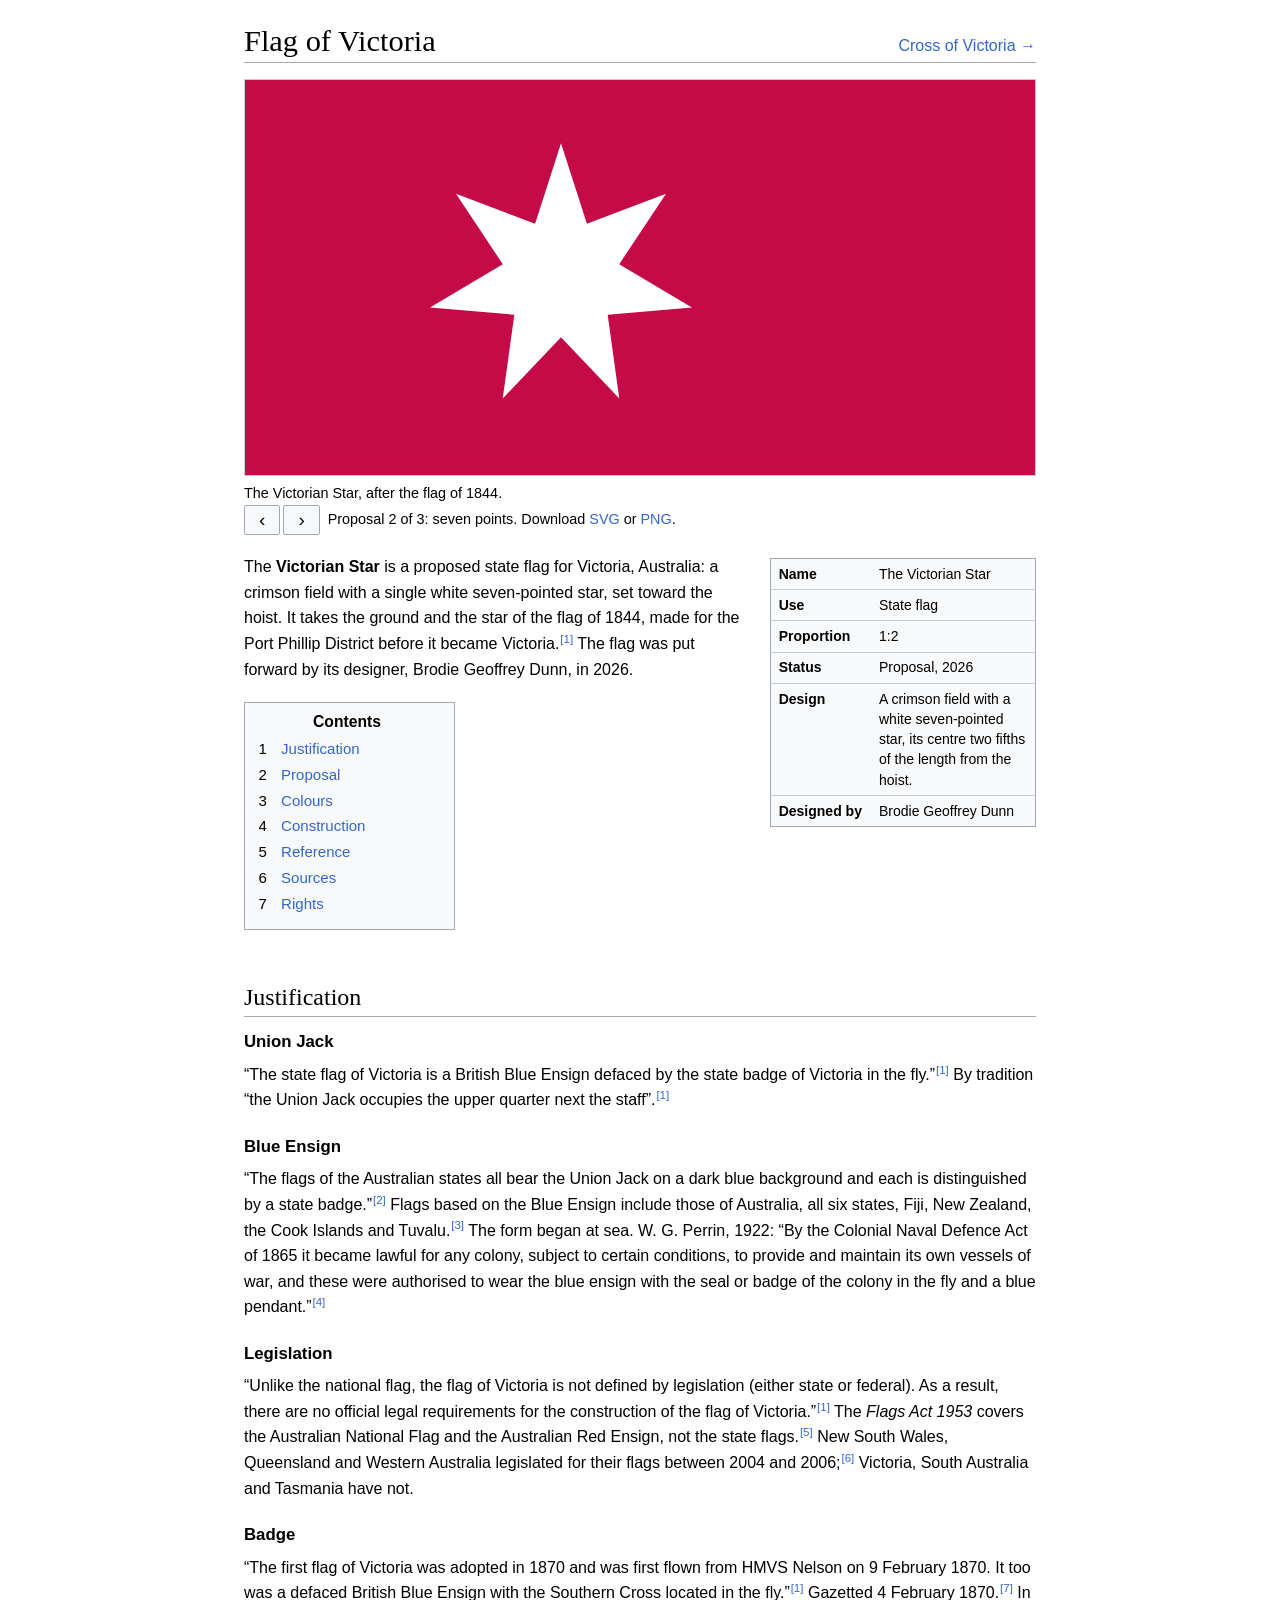
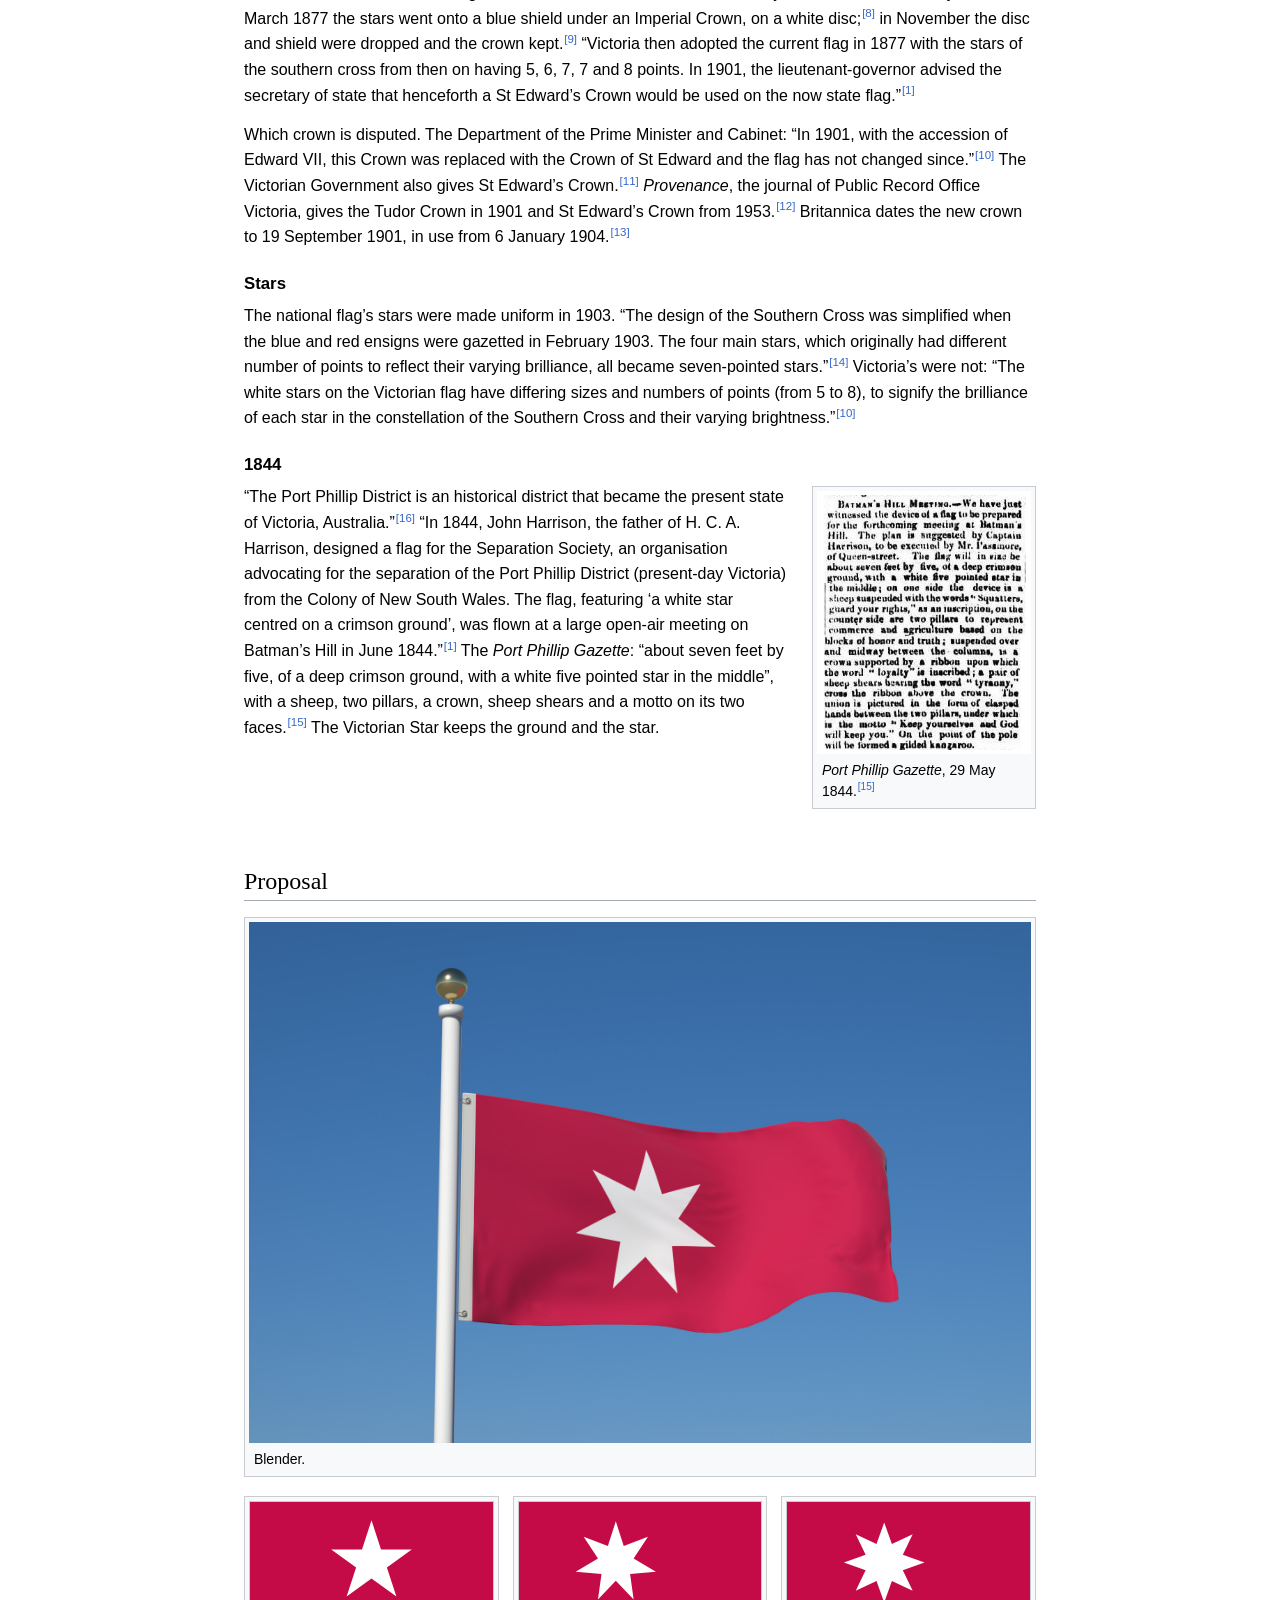
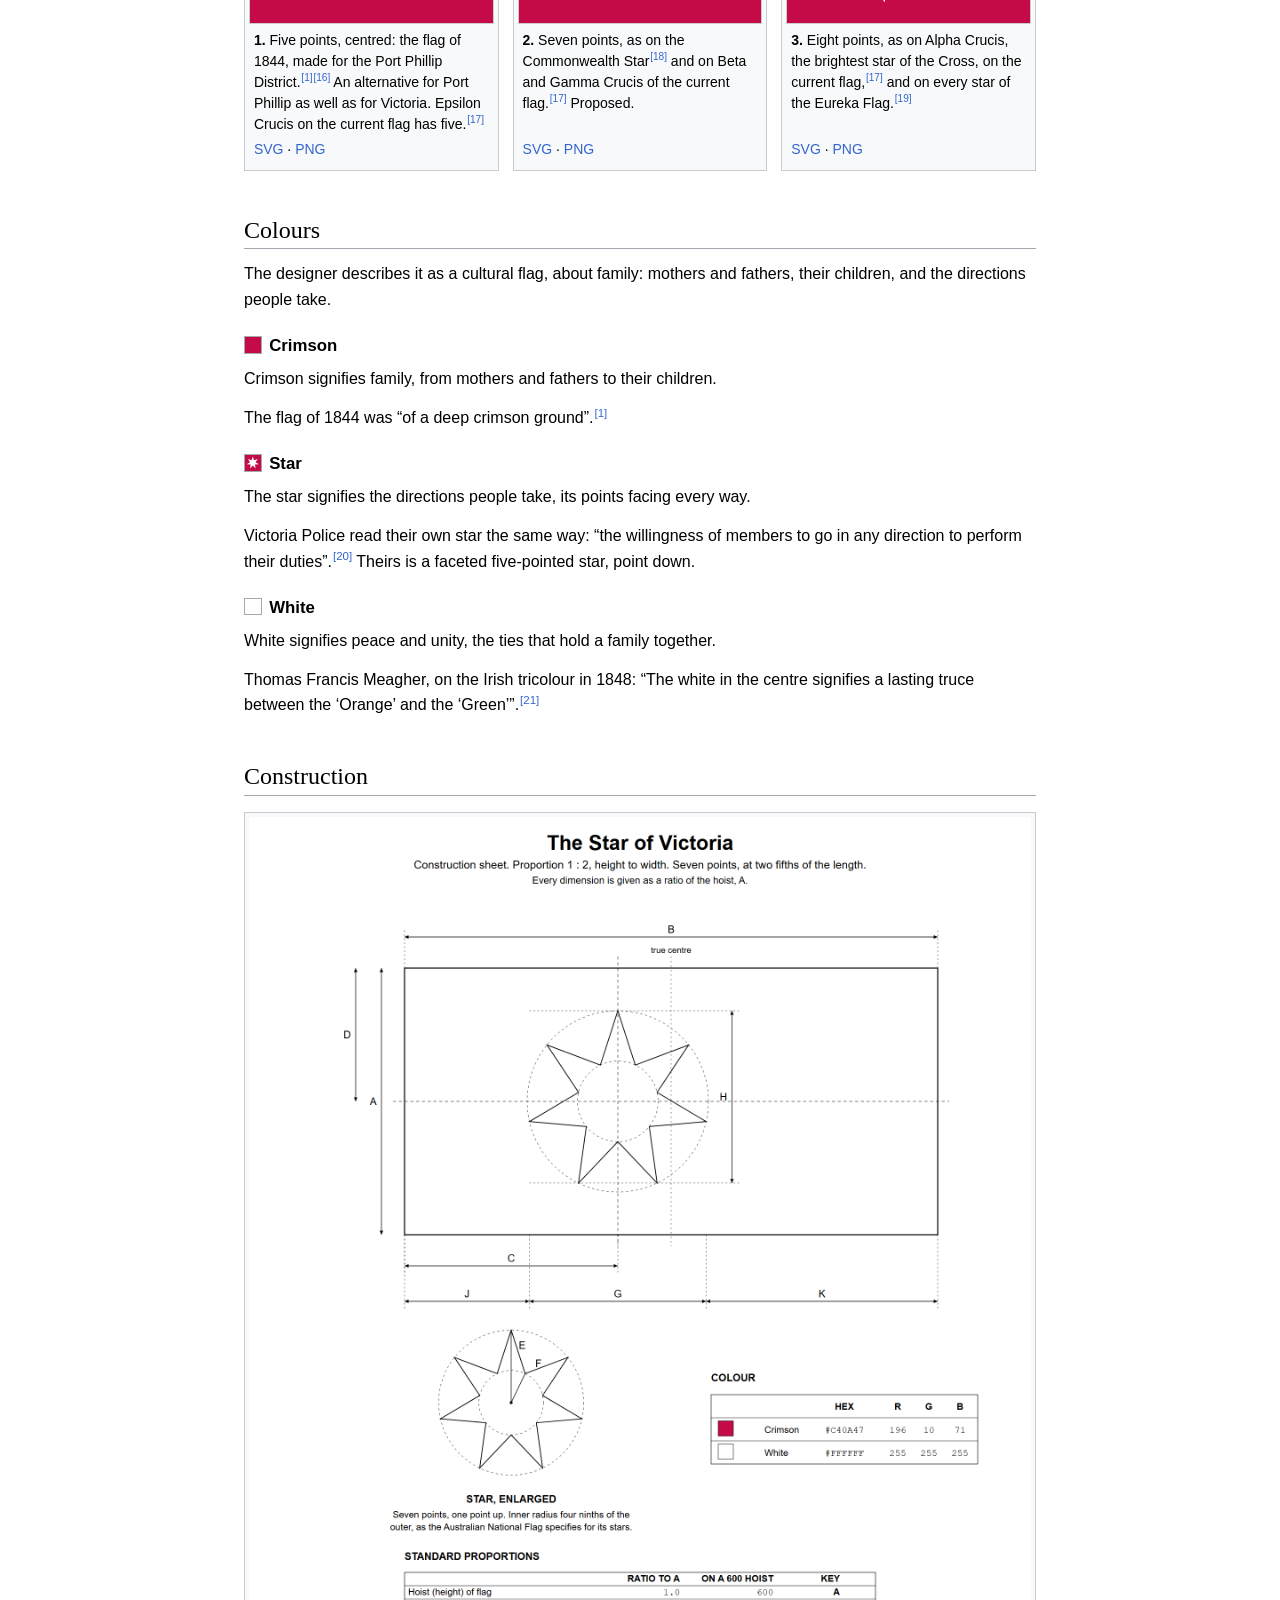
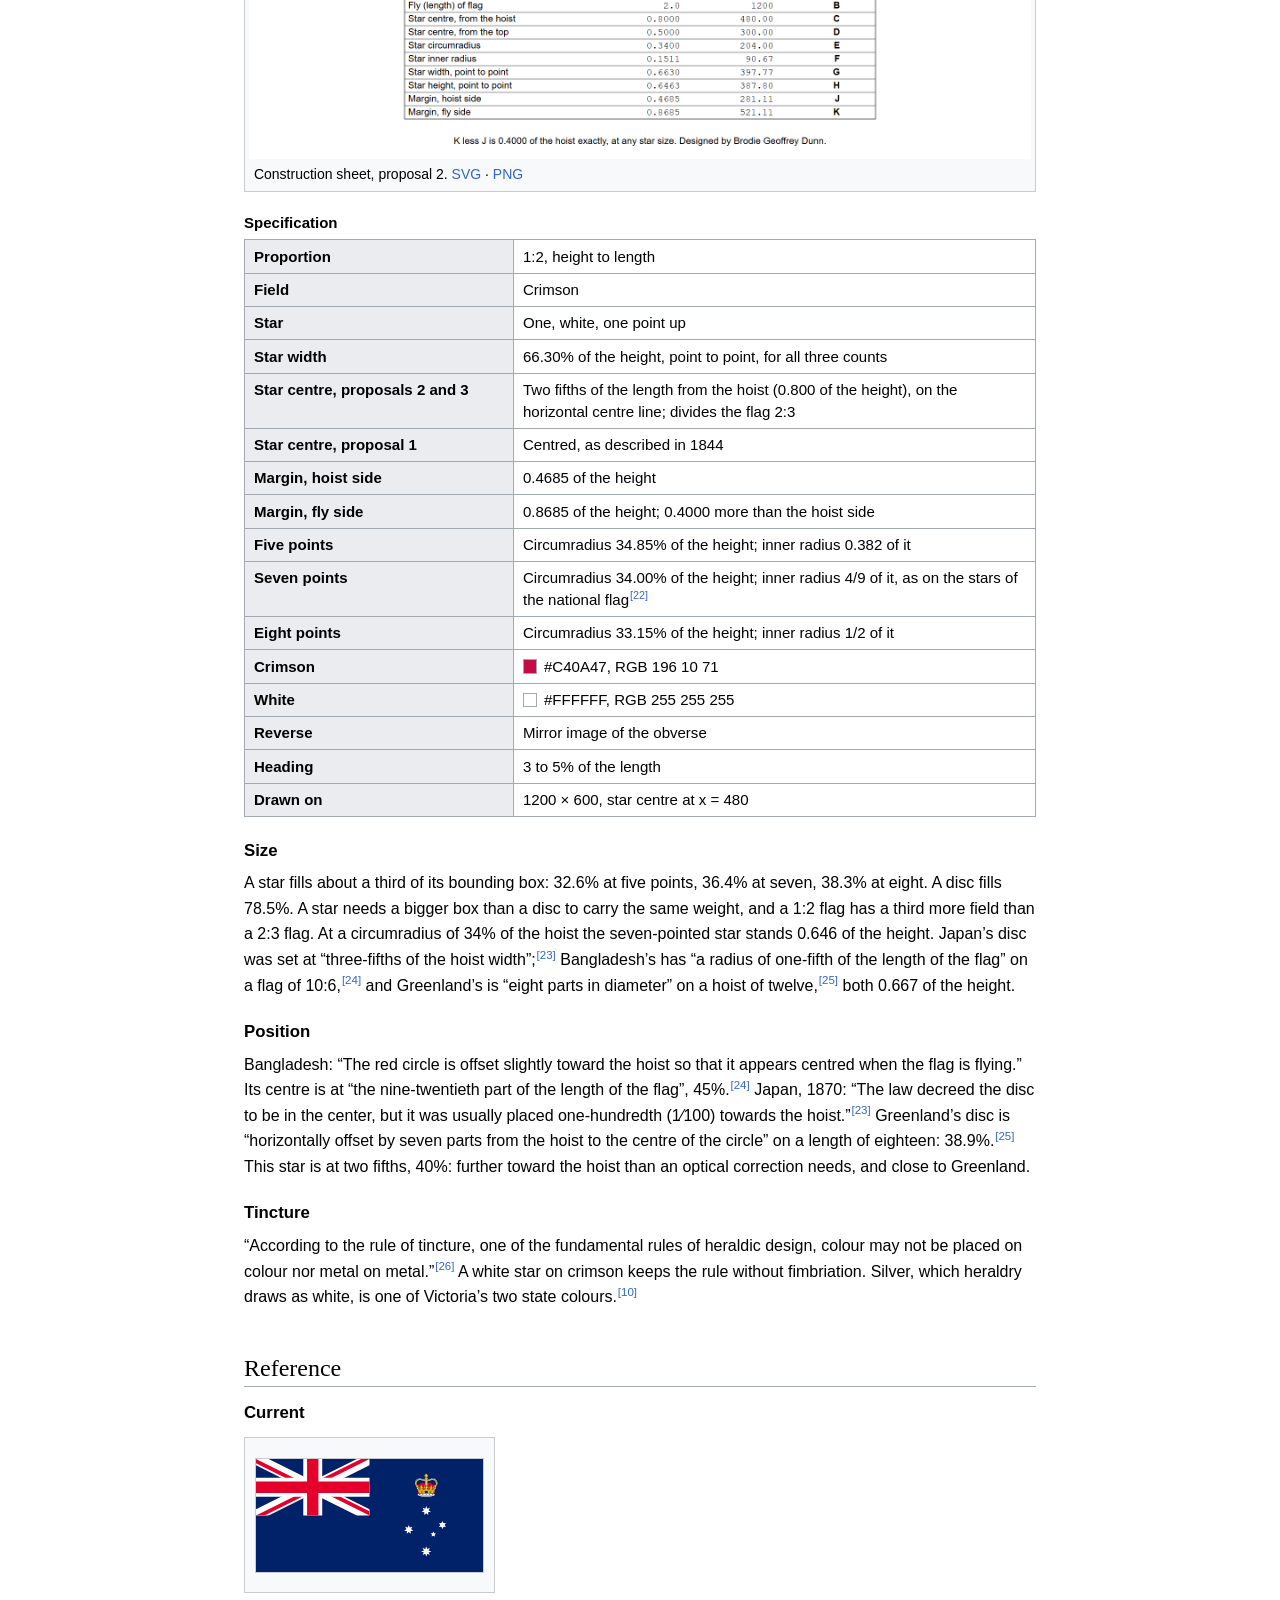
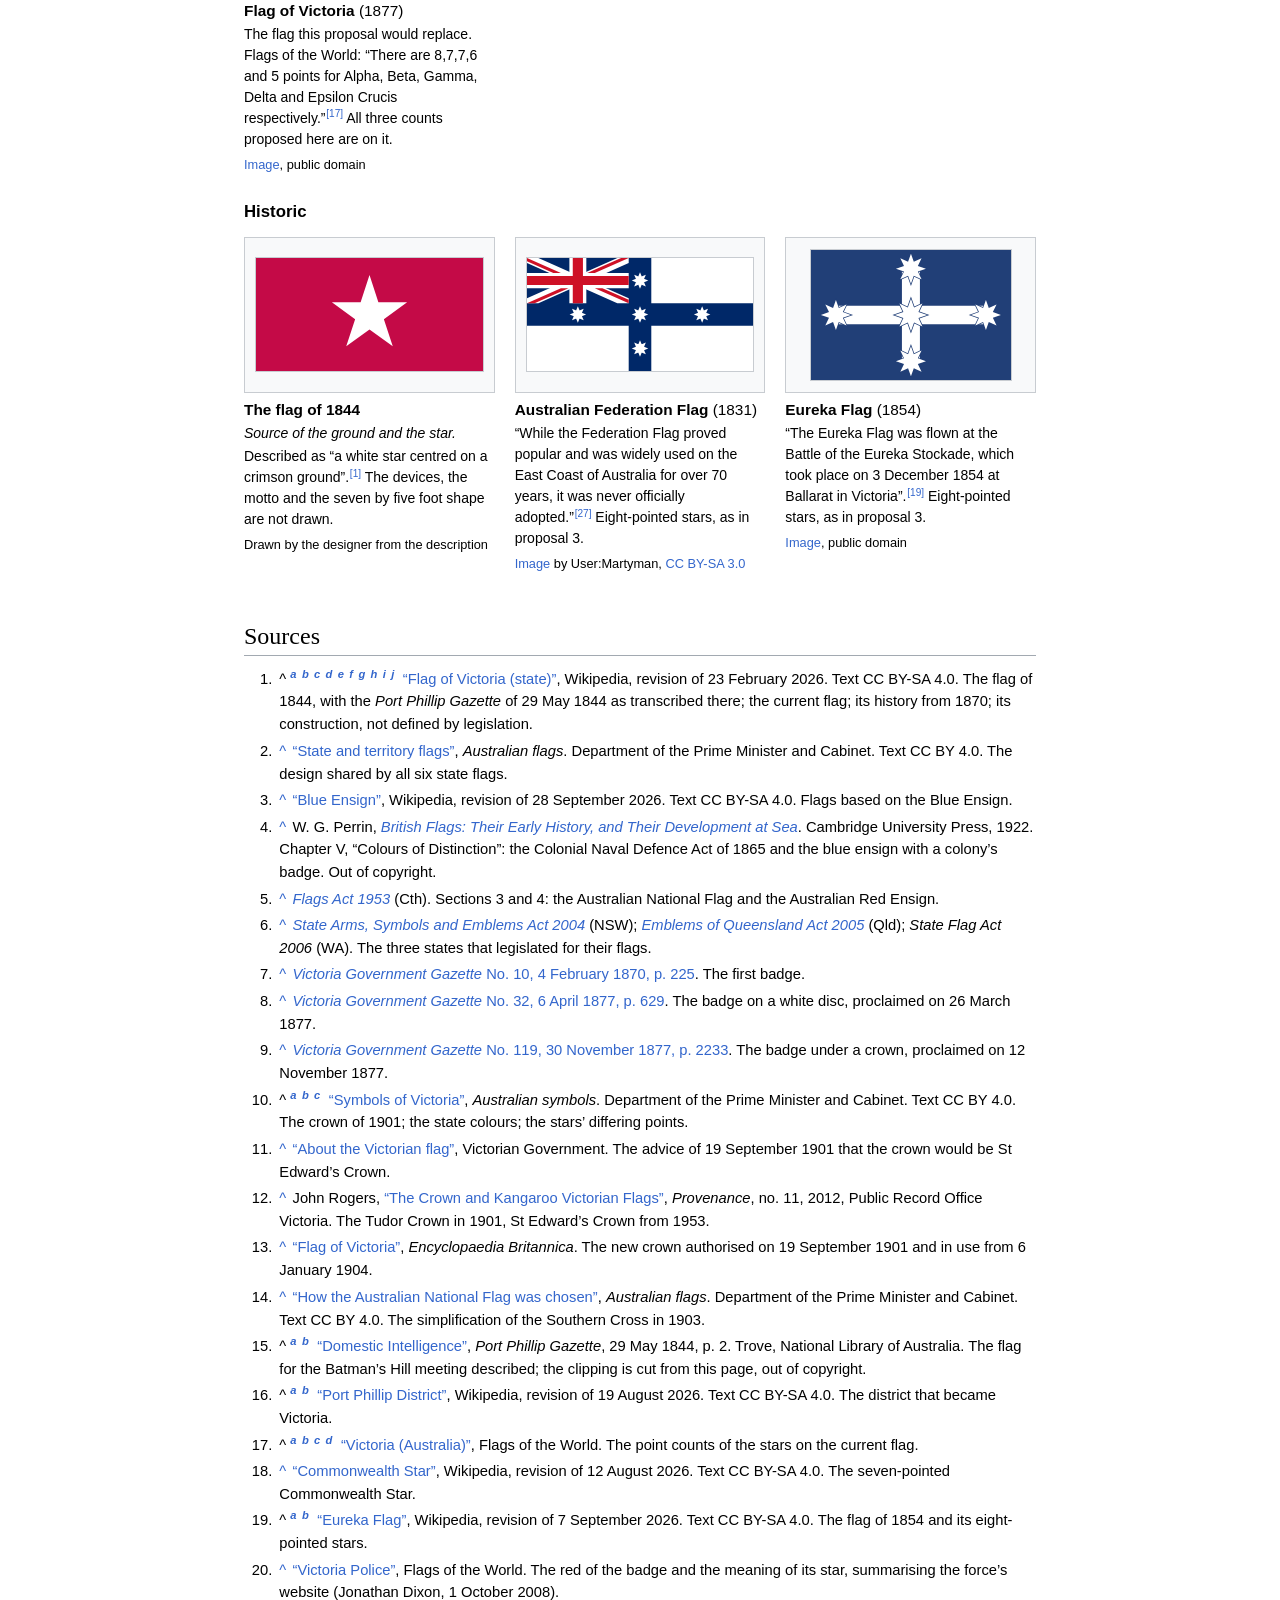
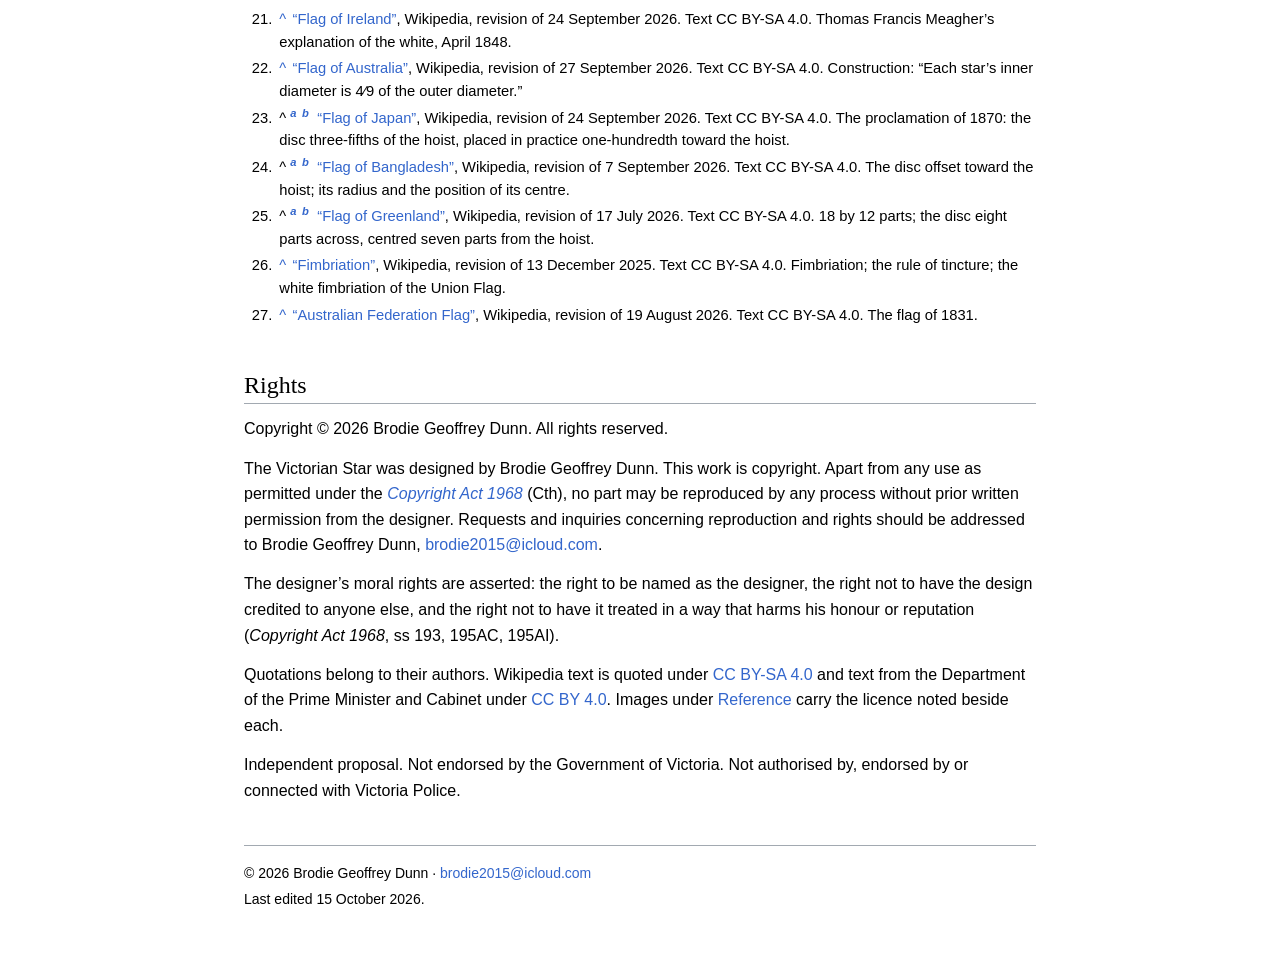
==== proposed-victorian-flags-2.html @ 436a1749 "Initial commit" ====
<!DOCTYPE html>
<html lang="en-AU">
<head>
<meta charset="utf-8">
<meta name="viewport" content="width=device-width, initial-scale=1">
<title>Flag of Victoria: the Victorian Star</title>
<meta name="description" content="The Victorian Star, a proposed state flag for Victoria, Australia, designed by Brodie Geoffrey Dunn: a white star on a crimson field, after the flag of 1844.">
<meta name="author" content="Brodie Geoffrey Dunn">
<link rel="icon" type="image/svg+xml" href="flags-star/separation-star-2-seven-points.svg">
<meta property="og:type" content="article">
<meta property="og:title" content="Flag of Victoria: the Victorian Star">
<meta property="og:description" content="A proposed state flag for Victoria, Australia: a white star on a crimson field, after the flag of 1844.">
<meta property="og:locale" content="en_AU">
<meta name="twitter:card" content="summary_large_image">
<link rel="canonical" href="https://thewizard911.github.io/flag-of-victoria/proposed-victorian-flags-2.html">
<meta property="og:url" content="https://thewizard911.github.io/flag-of-victoria/proposed-victorian-flags-2.html">
<meta property="og:site_name" content="Flag of Victoria">
<meta property="og:image" content="https://thewizard911.github.io/flag-of-victoria/flags-star/separation-star-2-seven-points.png">
<meta property="og:image:type" content="image/png">
<meta property="og:image:width" content="2400">
<meta property="og:image:height" content="1200">
<meta property="og:image:alt" content="The Victorian Star: a white seven-pointed star on a crimson field">
<script type="application/ld+json">
{
 "@context": "https://schema.org",
 "@type": "WebPage",
 "name": "Flag of Victoria: the Victorian Star",
 "url": "https://thewizard911.github.io/flag-of-victoria/proposed-victorian-flags-2.html",
 "inLanguage": "en-AU",
 "description": "The Victorian Star, a proposed state flag for Victoria, Australia, designed by Brodie Geoffrey Dunn, after the flag of 1844.",
 "author": {
  "@type": "Person",
  "name": "Brodie Geoffrey Dunn"
 },
 "copyrightHolder": {
  "@type": "Person",
  "name": "Brodie Geoffrey Dunn"
 },
 "copyrightYear": 2026,
 "isPartOf": {
  "@type": "WebSite",
  "name": "Flag of Victoria",
  "url": "https://thewizard911.github.io/flag-of-victoria/"
 },
 "about": {
  "@type": "Thing",
  "name": "Flag of Victoria",
  "sameAs": "https://en.wikipedia.org/wiki/Flag_of_Victoria_(state)"
 },
 "primaryImageOfPage": {
  "@type": "ImageObject",
  "contentUrl": "https://thewizard911.github.io/flag-of-victoria/flags-star/separation-star-2-seven-points.png",
  "width": 2400,
  "height": 1200,
  "caption": "The Victorian Star: a white seven-pointed star on a crimson field",
  "creator": {
   "@type": "Person",
   "name": "Brodie Geoffrey Dunn"
  },
  "creditText": "Brodie Geoffrey Dunn",
  "copyrightNotice": "© 2026 Brodie Geoffrey Dunn. All rights reserved."
 }
}
</script>
<style>
  /* Laid out like a Wikipedia article: sans-serif text, serif headings over a hairline, blue
     links, grey panels only for the facts box and the contents. No web fonts are loaded. */
  :root{
    --ink:#000; --line:#a2a9b1; --line-soft:#c8ccd1; --panel:#f8f9fa; --head:#eaecf0;
    --link:#3366cc; --link-visited:#795cb2;
    --sans:Arial,Helvetica,"Liberation Sans","Nimbus Sans",sans-serif;
    --serif:"Linux Libertine","Linux Libertine O",Georgia,Times,"Times New Roman",serif;
  }
  *{box-sizing:border-box}
  html{-webkit-text-size-adjust:100%;text-size-adjust:100%}
  body{margin:0;background:#fff;color:var(--ink);font:400 16px/1.6 var(--sans)}
  .page{max-width:840px;margin:0 auto;padding:22px 24px 64px}
  @media(max-width:600px){.page{padding:16px 16px 48px}}
  a{color:var(--link);text-decoration:none}
  a:visited{color:var(--link-visited)}
  a:hover,a:focus-visible{text-decoration:underline}
  a:focus-visible{outline:2px solid var(--link);outline-offset:2px}
  p{margin:.5em 0 .85em}

  h1,h2{font-family:var(--serif);font-weight:400;color:var(--ink);margin:0;overflow-wrap:break-word}
  h2{font-size:1.5rem;line-height:1.3;border-bottom:1px solid var(--line);padding:0 0 .1em;
    margin:1.8em 0 .5em;overflow:hidden}
  h3{font:700 1.05rem/1.4 var(--sans);margin:1.3em 0 .25em}
  h2 + h3{margin-top:.8em}

  /* title, with the other proposal on the right */
  .titlebar{display:flex;flex-wrap:wrap;align-items:baseline;justify-content:space-between;
    gap:.2em 1.2em;border-bottom:1px solid var(--line);margin:0 0 1em;padding:0 0 .12em}
  h1{font-size:1.9rem;line-height:1.25}
  .other{white-space:nowrap}

  /* flags: a light edge keeps white parts of a flag from running into the page */
  .flag{display:block;width:100%;height:auto;border:1px solid var(--line-soft)}
  .hero{position:relative;margin:0}
  .hero:focus-visible{outline:2px solid var(--link);outline-offset:3px}
  .herocap{font-size:.9rem;line-height:1.5;margin:.5em 0 1.3em}
  .herocap > span{display:block}
  .navbtn{font:400 1.2rem/1 var(--sans);width:1.9em;height:1.6em;padding:0 0 .1em;margin:0 .15em 0 0;
    border:1px solid var(--line);border-radius:2px;background:var(--panel);color:var(--ink);
    cursor:pointer;vertical-align:-.1em}
  .navbtn:hover{background:var(--head)}
  .navbtn:focus-visible{outline:2px solid var(--link);outline-offset:1px}
  .herocap .navbtn + span{margin-left:.35em}

  /* facts box beside the opening paragraph */
  .infobox{float:right;clear:right;width:19em;margin:.3em 0 1em 1.6em;border:1px solid var(--line);
    background:var(--panel);font-size:.875rem;line-height:1.45;border-collapse:collapse}
  .infobox th,.infobox td{text-align:left;vertical-align:top;padding:.35em .55em}
  .infobox tr + tr th,.infobox tr + tr td{border-top:1px solid var(--line-soft)}
  .infobox th{width:7.2em;font-weight:700;white-space:nowrap}
  @media(max-width:640px){.infobox{float:none;width:100%;margin:.4em 0 1.2em}}

  .sw{display:inline-block;width:1.05em;height:1.05em;border:1px solid var(--line);
    vertical-align:-.14em;margin-right:.45em;position:relative}
  .sw-star{background:#184491}
  .sw-star7{background:#C40A47}
  .sw-star::before,.sw-star7::before{content:"";position:absolute;inset:8%;background:#fff}
  .sw-star::before{clip-path:polygon(50% 0,61.8% 34.5%,98% 34.5%,67% 57.3%,79% 90.5%,50% 69%,
    21% 90.5%,33% 57.3%,2% 34.5%,38.2% 34.5%)}
  .sw-star7::before{clip-path:polygon(50% 2%,59.3% 30.8%,87.5% 20.1%,70.8% 45.3%,96.8% 60.7%,
    66.7% 63.3%,70.8% 93.2%,50% 71.3%,29.2% 93.2%,33.3% 63.3%,3.2% 60.7%,29.2% 45.3%,
    12.5% 20.1%,40.7% 30.8%)}
  .spec .sw{width:.95em;height:.95em}

  /* contents */
  .toc{display:inline-block;min-width:14em;border:1px solid var(--line);background:var(--panel);
    padding:.55em 1.2em .75em .9em;margin:.4em 0 .6em;font-size:.94rem}
  .toc h2{font:700 .98rem/1.4 var(--sans);border:0;margin:0 0 .25em;padding:0;text-align:center}
  .toc ol{margin:0;padding:0;list-style:none;counter-reset:toc}
  .toc li{counter-increment:toc;margin:.12em 0}
  .toc li::before{content:counter(toc);display:inline-block;min-width:1.5em}

  /* figures, framed lightly */
  .thumb{margin:1em 0 1.2em;border:1px solid var(--line-soft);background:var(--panel);padding:4px}
  .thumb img{display:block;width:100%;height:auto;background:#fff}
  .thumb a.full{display:block}
  .thumb img.flag{border:1px solid var(--line-soft)}
  .thumb figcaption{font-size:.875rem;line-height:1.5;padding:.4em .35em .15em}
  .thumb figcaption p{margin:0 0 .3em}
  .thumb.tright{float:right;clear:right;width:14em;margin:.35em 0 .9em 1.4em}
  section[aria-labelledby="justification"]::after{content:"";display:table;clear:both}
  @media(max-width:600px){.thumb.tright{float:none;width:auto;max-width:19em;margin:.8em 0 1em}}

  .gallery{display:grid;gap:14px;margin:1em 0 .6em}
  @media(min-width:700px){.gallery{grid-template-columns:repeat(3,1fr)}}
  .gallery .thumb{margin:0;display:flex;flex-direction:column}
  .gallery figcaption{flex:1;display:flex;flex-direction:column}
  .gallery figcaption .dl{margin-top:auto}

  /* specification table */
  .spec{border-collapse:collapse;margin:1em 0;font-size:.94rem;line-height:1.45;width:100%}
  .spec caption{text-align:left;font-weight:700;padding:0 0 .4em}
  .spec th,.spec td{border:1px solid var(--line);padding:.35em .6em;text-align:left;vertical-align:top}
  .spec th{background:var(--head);font-weight:700;width:34%}
  .spec td{background:#fff;font-variant-numeric:tabular-nums}
  @media(max-width:520px){.spec th,.spec td{display:block;width:auto;border-top:0}
    .spec tr{display:block;border-top:1px solid var(--line)} .spec{border-bottom:0}}


  /* reference cards */
  .refs{display:grid;gap:22px 20px;margin:.8em 0 .4em}
  @media(min-width:640px){.refs{grid-template-columns:repeat(2,1fr)}}
  @media(min-width:820px){.refs{grid-template-columns:repeat(3,1fr)}}
  .rc{margin:0;display:flex;flex-direction:column}
  .rc .media{height:156px;display:flex;align-items:center;justify-content:center;gap:14px;
    padding:10px;background:var(--panel);border:1px solid var(--line-soft)}
  .rc .media img{display:block;max-width:100%;max-height:132px;width:auto;height:auto;
    border:1px solid var(--line-soft);background:#fff;min-width:0;flex:0 1 auto}
  .rc figcaption{font-size:.875rem;line-height:1.5;margin-top:.55em}
  .rc h4{font:700 .96rem/1.35 var(--sans);margin:0 0 .15em}
  .rc .yr{font-weight:400}
  .rc .role{font-style:italic;margin:0 0 .15em}
  .rc p{margin:0 0 .35em}
  .rc .src{font-size:.8rem}

  /* sources, numbered */
  .srclist{margin:.5em 0 0;padding-left:2.2em;font-size:.92rem;line-height:1.55}
  .srclist li{margin:.25em 0;padding-left:.2em}
  .srclist li:target,sup.fn:target{background:#eaf3ff}
  .srclist .bl{margin-right:.15em}
  .srclist .bl sup{font-size:.76em;font-style:italic;font-weight:700;line-height:0}
  .srclist .bl sup a{margin-right:.2em}
  sup.fn{font-size:.72em;line-height:0;margin-left:.08em;white-space:nowrap}
  sup.fn a{text-decoration:none}

  footer{margin-top:3em;padding-top:.8em;border-top:1px solid var(--line);font-size:.875rem}
  footer p{margin:.3em 0}

  /* skip link: the first thing a keyboard or screen reader reaches */
  .skip{position:absolute;left:-9999px;top:0;background:#000;color:#fff;padding:10px 16px;
    z-index:10;font:700 .9rem/1 var(--sans)}
  .skip:focus{left:0;color:#fff}

  @media print{
    body{font-size:10.5pt}
    .page{max-width:none;padding:0}
    .navbtn,.skip,.srclist .bl{display:none}
    a{color:#000}
    .srclist a[href^="http"]::after{content:" <" attr(href) ">";font-size:.85em;word-break:break-all}
    h2,h3,h4{break-after:avoid}
    figure,.toc,.infobox,tr{break-inside:avoid}
  }
</style>
</head>
<body><a class="skip" href="#proposal">Skip to the proposal</a>
<div class="page">

<header>
  <div class="titlebar">
    <h1>Flag of Victoria</h1>
    <a class="other" href="index.html">Cross of Victoria &rarr;</a>
  </div>
  <div class="hero" id="hero" tabindex="0" role="region" aria-roledescription="carousel"
       aria-label="The three star counts. Use the arrow keys or the arrow buttons to step through them.">
    <img class="flag" id="heroImg" src="flags-star/separation-star-2-seven-points.svg" width="1200" height="600"
         alt="The Victorian Star: a white seven-pointed star on a crimson ground, set toward the hoist">
  </div>
  <p class="herocap"><span>The Victorian Star, after the flag of 1844.</span>
    <span><button class="navbtn prev" type="button" aria-label="Previous star count" aria-controls="heroImg" hidden>&lsaquo;</button><button class="navbtn next" type="button" aria-label="Next star count" aria-controls="heroImg" hidden>&rsaquo;</button><span id="heroWhich" aria-live="polite">Proposal 2 of 3: seven points.</span>
    Download <a id="dlSvg" href="flags-star/separation-star-2-seven-points.svg" download>SVG</a>
    or <a id="dlPng" href="flags-star/separation-star-2-seven-points.png" download>PNG</a>.</span></p>
</header>

<main>
<table class="infobox" aria-label="Summary">
  <tr><th scope="row">Name</th><td>The Victorian Star</td></tr>
  <tr><th scope="row">Use</th><td>State flag</td></tr>
  <tr><th scope="row">Proportion</th><td>1:2</td></tr>
  <tr><th scope="row">Status</th><td>Proposal, 2026</td></tr>
  <tr><th scope="row">Design</th><td>A crimson field with a white seven-pointed star, its centre two
    fifths of the length from the hoist.</td></tr>
  <tr><th scope="row">Designed by</th><td>Brodie Geoffrey Dunn</td></tr>
</table>

<p>The <b>Victorian Star</b> is a proposed state flag for Victoria, Australia: a crimson field
with a single white seven-pointed star, set toward the hoist. It takes the ground and the star of the
flag of 1844, made for the Port Phillip District before it became Victoria.&#8288;<sup class="fn" id="cite-wikivic-1"><a href="#src-wikivic" aria-label="Source 1">[1]</a></sup> The flag
was put forward by its designer, Brodie Geoffrey Dunn, in 2026.</p>

<nav class="toc" aria-labelledby="toc-h">
  <h2 id="toc-h">Contents</h2>
  <ol>
    <li><a href="#justification">Justification</a></li>
    <li><a href="#proposal">Proposal</a></li>
    <li><a href="#colours">Colours</a></li>
    <li><a href="#construction">Construction</a></li>
    <li><a href="#reference">Reference</a></li>
    <li><a href="#sources">Sources</a></li>
    <li><a href="#rights">Rights</a></li>
  </ol>
</nav>

<section aria-labelledby="justification">
  <h2 id="justification">Justification</h2>

  <h3>Union Jack</h3>
  <p>&ldquo;The state flag of Victoria is a British Blue Ensign defaced by the state badge of
  Victoria in the fly.&rdquo;&#8288;<sup class="fn" id="cite-wikivic-2"><a href="#src-wikivic" aria-label="Source 1">[1]</a></sup> By tradition &ldquo;the Union Jack occupies the upper
  quarter next the staff&rdquo;.&#8288;<sup class="fn" id="cite-wikivic-3"><a href="#src-wikivic" aria-label="Source 1">[1]</a></sup></p>

  <h3>Blue Ensign</h3>
  <p>&ldquo;The flags of the Australian states all bear the Union Jack on a dark blue background
  and each is distinguished by a state badge.&rdquo;&#8288;<sup class="fn" id="cite-pmcstates-1"><a href="#src-pmcstates" aria-label="Source 2">[2]</a></sup> Flags based on the Blue Ensign
  include those of Australia, all six states, Fiji, New Zealand, the Cook Islands and
  Tuvalu.&#8288;<sup class="fn" id="cite-wikiblue-1"><a href="#src-wikiblue" aria-label="Source 3">[3]</a></sup> The form began at sea. W. G. Perrin, 1922: &ldquo;By the Colonial Naval Defence Act of 1865 it
  became lawful for any colony, subject to certain conditions, to provide and maintain its own vessels
  of war, and these were authorised to wear the blue ensign with the seal or badge of the colony in the
  fly and a blue pendant.&rdquo;&#8288;<sup class="fn" id="cite-perrin-1"><a href="#src-perrin" aria-label="Source 4">[4]</a></sup></p>

  <h3>Legislation</h3>
  <p>&ldquo;Unlike the national flag, the flag of Victoria is not defined by legislation (either
  state or federal). As a result, there are no official legal requirements for the construction of
  the flag of Victoria.&rdquo;&#8288;<sup class="fn" id="cite-wikivic-4"><a href="#src-wikivic" aria-label="Source 1">[1]</a></sup> The <em>Flags Act 1953</em> covers the Australian
  National Flag and the Australian Red Ensign, not the state flags.&#8288;<sup class="fn" id="cite-flagsact-1"><a href="#src-flagsact" aria-label="Source 5">[5]</a></sup> New South Wales,
  Queensland and Western Australia legislated for their flags between 2004 and 2006;&#8288;<sup class="fn" id="cite-stateacts-1"><a href="#src-stateacts" aria-label="Source 6">[6]</a></sup>
  Victoria, South Australia and Tasmania have not.</p>

  <h3>Badge</h3>
  <p>&ldquo;The first flag of Victoria was adopted in 1870 and was first flown from HMVS Nelson on
  9 February 1870. It too was a defaced British Blue Ensign with the Southern Cross located in the
  fly.&rdquo;&#8288;<sup class="fn" id="cite-wikivic-5"><a href="#src-wikivic" aria-label="Source 1">[1]</a></sup> Gazetted 4 February 1870.&#8288;<sup class="fn" id="cite-g1870-1"><a href="#src-g1870" aria-label="Source 7">[7]</a></sup> In March 1877 the stars went onto a
  blue shield under an Imperial Crown, on a white disc;&#8288;<sup class="fn" id="cite-g1877a-1"><a href="#src-g1877a" aria-label="Source 8">[8]</a></sup> in November the disc and shield
  were dropped and the crown kept.&#8288;<sup class="fn" id="cite-g1877b-1"><a href="#src-g1877b" aria-label="Source 9">[9]</a></sup> &ldquo;Victoria then adopted the current flag in 1877
  with the stars of the southern cross from then on having 5, 6, 7, 7 and 8 points. In 1901, the
  lieutenant-governor advised the secretary of state that henceforth a St Edward&rsquo;s Crown
  would be used on the now state flag.&rdquo;&#8288;<sup class="fn" id="cite-wikivic-6"><a href="#src-wikivic" aria-label="Source 1">[1]</a></sup></p>
  <p>Which crown is disputed. The Department of the Prime Minister and Cabinet: &ldquo;In 1901,
  with the accession of Edward VII, this Crown was replaced with the Crown of St Edward and the flag
  has not changed since.&rdquo;&#8288;<sup class="fn" id="cite-pmcsym-1"><a href="#src-pmcsym" aria-label="Source 10">[10]</a></sup> The Victorian Government also gives St Edward&rsquo;s
  Crown.&#8288;<sup class="fn" id="cite-vicgov-1"><a href="#src-vicgov" aria-label="Source 11">[11]</a></sup> <em>Provenance</em>, the journal of Public Record Office Victoria, gives the
  Tudor Crown in 1901 and St Edward&rsquo;s Crown from 1953.&#8288;<sup class="fn" id="cite-prov-1"><a href="#src-prov" aria-label="Source 12">[12]</a></sup> Britannica dates the new
  crown to 19 September 1901, in use from 6 January 1904.&#8288;<sup class="fn" id="cite-brit-1"><a href="#src-brit" aria-label="Source 13">[13]</a></sup></p>

  <h3>Stars</h3>
  <p>The national flag&rsquo;s stars were made uniform in 1903. &ldquo;The design of the Southern
  Cross was simplified when the blue and red ensigns were gazetted in February 1903. The four main
  stars, which originally had different number of points to reflect their varying brilliance, all
  became seven-pointed stars.&rdquo;&#8288;<sup class="fn" id="cite-pmc1903-1"><a href="#src-pmc1903" aria-label="Source 14">[14]</a></sup> Victoria&rsquo;s were not: &ldquo;The white stars
  on the Victorian flag have differing sizes and numbers of points (from 5 to 8), to signify the
  brilliance of each star in the constellation of the Southern Cross and their varying
  brightness.&rdquo;&#8288;<sup class="fn" id="cite-pmcsym-2"><a href="#src-pmcsym" aria-label="Source 10">[10]</a></sup></p>

  <h3>1844</h3>
  <figure class="thumb tright">
    <img src="reference/1844-port-phillip-gazette.png" width="307" height="377" loading="lazy"
      alt="Newspaper column headed Batman's Hill Meeting, describing the flag: about seven feet by five, of a deep crimson ground, with a white five pointed star in the middle">
    <figcaption><em>Port Phillip Gazette</em>, 29 May 1844.&#8288;<sup class="fn" id="cite-ppg1844-1"><a href="#src-ppg1844" aria-label="Source 15">[15]</a></sup></figcaption>
  </figure>
  <p>&ldquo;The Port Phillip District is an historical district that became the present state of
  Victoria, Australia.&rdquo;&#8288;<sup class="fn" id="cite-wikippd-1"><a href="#src-wikippd" aria-label="Source 16">[16]</a></sup> &ldquo;In 1844, John Harrison, the father of H. C. A.
  Harrison, designed a flag for the Separation Society, an organisation advocating for the
  separation of the Port Phillip District (present-day Victoria) from the Colony of New South Wales.
  The flag, featuring &lsquo;a white star centred on a crimson ground&rsquo;, was flown at a large
  open-air meeting on Batman&rsquo;s Hill in June 1844.&rdquo;&#8288;<sup class="fn" id="cite-wikivic-7"><a href="#src-wikivic" aria-label="Source 1">[1]</a></sup> The <em>Port Phillip
  Gazette</em>: &ldquo;about seven feet by five, of a deep crimson ground, with a white five pointed
  star in the middle&rdquo;, with a sheep, two pillars, a crown, sheep shears and a motto on its two
  faces.&#8288;<sup class="fn" id="cite-ppg1844-2"><a href="#src-ppg1844" aria-label="Source 15">[15]</a></sup> The Victorian Star keeps the ground and the star.</p>
</section>

<section aria-labelledby="proposal">
  <h2 id="proposal">Proposal</h2>

  <figure class="thumb">
    <a class="full" href="flags-star/victorian-star-mockup.jpg"><img src="flags-star/victorian-star-mockup.jpg"
      width="1800" height="1200" loading="lazy"
      alt="Proposal 2 flying from a white flagpole with a gold ball, against a clear blue sky"></a>
    <figcaption>Blender.</figcaption>
  </figure>

  <div class="gallery">
    <figure class="thumb">
      <img class="flag" src="flags-star/separation-star-1-five-points-1844.svg" width="1200" height="600"
        alt="Proposal 1: a white five-pointed star centred on a crimson ground">
      <figcaption>
        <p><b>1.</b> Five points, centred: the flag of 1844, made for the Port Phillip
        District.&#8288;<sup class="fn" id="cite-wikivic-8"><a href="#src-wikivic" aria-label="Source 1">[1]</a></sup><sup class="fn" id="cite-wikippd-2"><a href="#src-wikippd" aria-label="Source 16">[16]</a></sup> An alternative for Port Phillip as well as for Victoria. Epsilon
        Crucis on the current flag has five.&#8288;<sup class="fn" id="cite-fotwvic-1"><a href="#src-fotwvic" aria-label="Source 17">[17]</a></sup></p>
        <p class="dl"><a href="flags-star/separation-star-1-five-points-1844.svg" download>SVG</a>
          &middot; <a href="flags-star/separation-star-1-five-points-1844.png" download>PNG</a></p>
      </figcaption>
    </figure>
    <figure class="thumb">
      <img class="flag" src="flags-star/separation-star-2-seven-points.svg" width="1200" height="600"
        alt="Proposal 2: a white seven-pointed star on a crimson ground, set toward the hoist">
      <figcaption>
        <p><b>2.</b> Seven points, as on the Commonwealth Star&#8288;<sup class="fn" id="cite-wikicstar-1"><a href="#src-wikicstar" aria-label="Source 18">[18]</a></sup> and on Beta and Gamma
        Crucis of the current flag.&#8288;<sup class="fn" id="cite-fotwvic-2"><a href="#src-fotwvic" aria-label="Source 17">[17]</a></sup> Proposed.</p>
        <p class="dl"><a href="flags-star/separation-star-2-seven-points.svg" download>SVG</a>
          &middot; <a href="flags-star/separation-star-2-seven-points.png" download>PNG</a></p>
      </figcaption>
    </figure>
    <figure class="thumb">
      <img class="flag" src="flags-star/separation-star-3-eight-points.svg" width="1200" height="600"
        alt="Proposal 3: a white eight-pointed star on a crimson ground, set toward the hoist">
      <figcaption>
        <p><b>3.</b> Eight points, as on Alpha Crucis, the brightest star of the Cross, on the
        current flag,&#8288;<sup class="fn" id="cite-fotwvic-3"><a href="#src-fotwvic" aria-label="Source 17">[17]</a></sup> and on every star of the Eureka Flag.&#8288;<sup class="fn" id="cite-wikieureka-1"><a href="#src-wikieureka" aria-label="Source 19">[19]</a></sup></p>
        <p class="dl"><a href="flags-star/separation-star-3-eight-points.svg" download>SVG</a>
          &middot; <a href="flags-star/separation-star-3-eight-points.png" download>PNG</a></p>
      </figcaption>
    </figure>
  </div>
</section>

<section aria-labelledby="colours">
  <h2 id="colours">Colours</h2>
  <p>The designer describes it as a cultural flag, about family: mothers and fathers, their
  children, and the directions people take.</p>

  <h3><span class="sw" style="background:#C40A47"></span>Crimson</h3>
  <p>Crimson signifies family, from mothers and fathers to their children.</p>
  <p>The flag of 1844 was &ldquo;of a deep crimson ground&rdquo;.&#8288;<sup class="fn" id="cite-wikivic-9"><a href="#src-wikivic" aria-label="Source 1">[1]</a></sup></p>

  <h3><span class="sw sw-star7"></span>Star</h3>
  <p>The star signifies the directions people take, its points facing every way.</p>
  <p>Victoria Police read their own star the same way: &ldquo;the willingness of members to go in any
  direction to perform their duties&rdquo;.&#8288;<sup class="fn" id="cite-fotwpolice-1"><a href="#src-fotwpolice" aria-label="Source 20">[20]</a></sup> Theirs is a faceted five-pointed star,
  point down.</p>

  <h3><span class="sw" style="background:#FFFFFF"></span>White</h3>
  <p>White signifies peace and unity, the ties that hold a family together.</p>
  <p>Thomas Francis Meagher, on the Irish tricolour in 1848: &ldquo;The white in the centre signifies a
  lasting truce between the &lsquo;Orange&rsquo; and the &lsquo;Green&rsquo;&rdquo;.&#8288;<sup class="fn" id="cite-wikiireland-1"><a href="#src-wikiireland" aria-label="Source 21">[21]</a></sup></p>
</section>

<section aria-labelledby="construction">
  <h2 id="construction">Construction</h2>

  <figure class="thumb">
    <img src="flags-star/separation-star-construction-sheet.png" width="1760" height="2120" loading="lazy"
      alt="Construction sheet for proposal 2: the flag drawn as black and white line art with lettered dimension lines A to K, an enlarged seven-pointed star, a colour table and a table of standard proportions">
    <figcaption>Construction sheet, proposal 2.
      <a href="flags-star/separation-star-construction-sheet.svg" download>SVG</a>
      &middot; <a href="flags-star/separation-star-construction-sheet.png" download>PNG</a></figcaption>
  </figure>

  <table class="spec">
    <caption>Specification</caption>
    <tr><th scope="row">Proportion</th><td>1:2, height to length</td></tr>
    <tr><th scope="row">Field</th><td>Crimson</td></tr>
    <tr><th scope="row">Star</th><td>One, white, one point up</td></tr>
    <tr><th scope="row">Star width</th><td>66.30% of the height, point to point, for all three
      counts</td></tr>
    <tr><th scope="row">Star centre, proposals 2 and 3</th><td>Two fifths of the length from the
      hoist (0.800 of the height), on the horizontal centre line; divides the flag 2:3</td></tr>
    <tr><th scope="row">Star centre, proposal 1</th><td>Centred, as described in 1844</td></tr>
    <tr><th scope="row">Margin, hoist side</th><td>0.4685 of the height</td></tr>
    <tr><th scope="row">Margin, fly side</th><td>0.8685 of the height; 0.4000 more than the hoist
      side</td></tr>
    <tr><th scope="row">Five points</th><td>Circumradius 34.85% of the height; inner radius 0.382
      of it</td></tr>
    <tr><th scope="row">Seven points</th><td>Circumradius 34.00% of the height; inner radius 4/9
      of it, as on the stars of the national flag&#8288;<sup class="fn" id="cite-wikiaus-1"><a href="#src-wikiaus" aria-label="Source 22">[22]</a></sup></td></tr>
    <tr><th scope="row">Eight points</th><td>Circumradius 33.15% of the height; inner radius 1/2
      of it</td></tr>
    <tr><th scope="row">Crimson</th><td><span class="sw" style="background:#C40A47"></span>#C40A47, RGB 196 10 71</td></tr>
    <tr><th scope="row">White</th><td><span class="sw" style="background:#FFFFFF"></span>#FFFFFF, RGB 255 255 255</td></tr>
    <tr><th scope="row">Reverse</th><td>Mirror image of the obverse</td></tr>
    <tr><th scope="row">Heading</th><td>3 to 5% of the length</td></tr>
    <tr><th scope="row">Drawn on</th><td>1200 &times; 600, star centre at x&nbsp;=&nbsp;480</td></tr>
  </table>

  <h3>Size</h3>
  <p>A star fills about a third of its bounding box: 32.6% at five points, 36.4% at seven, 38.3%
  at eight. A disc fills 78.5%. A star needs a bigger box than a disc to carry the same weight, and
  a 1:2 flag has a third more field than a 2:3 flag. At a circumradius of 34% of the hoist the
  seven-pointed star stands 0.646 of the height. Japan&rsquo;s disc was set at &ldquo;three-fifths
  of the hoist width&rdquo;;&#8288;<sup class="fn" id="cite-wikijapan-1"><a href="#src-wikijapan" aria-label="Source 23">[23]</a></sup> Bangladesh&rsquo;s has &ldquo;a radius of one-fifth of the
  length of the flag&rdquo; on a flag of 10:6,&#8288;<sup class="fn" id="cite-wikibangladesh-1"><a href="#src-wikibangladesh" aria-label="Source 24">[24]</a></sup> and Greenland&rsquo;s is &ldquo;eight
  parts in diameter&rdquo; on a hoist of twelve,&#8288;<sup class="fn" id="cite-wikigreenland-1"><a href="#src-wikigreenland" aria-label="Source 25">[25]</a></sup> both 0.667 of the height.</p>

  <h3>Position</h3>
  <p>Bangladesh: &ldquo;The red circle is offset slightly toward the hoist so that it appears
  centred when the flag is flying.&rdquo; Its centre is at &ldquo;the nine-twentieth part of the
  length of the flag&rdquo;, 45%.&#8288;<sup class="fn" id="cite-wikibangladesh-2"><a href="#src-wikibangladesh" aria-label="Source 24">[24]</a></sup> Japan, 1870: &ldquo;The law decreed the disc to be
  in the center, but it was usually placed one-hundredth (1&frasl;100) towards the
  hoist.&rdquo;&#8288;<sup class="fn" id="cite-wikijapan-2"><a href="#src-wikijapan" aria-label="Source 23">[23]</a></sup> Greenland&rsquo;s disc is &ldquo;horizontally offset by seven parts from
  the hoist to the centre of the circle&rdquo; on a length of eighteen: 38.9%.&#8288;<sup class="fn" id="cite-wikigreenland-2"><a href="#src-wikigreenland" aria-label="Source 25">[25]</a></sup> This
  star is at two fifths, 40%: further toward the hoist than an optical correction needs, and close
  to Greenland.</p>

  <h3>Tincture</h3>
  <p>&ldquo;According to the rule of tincture, one of the fundamental rules of heraldic design, colour
  may not be placed on colour nor metal on metal.&rdquo;&#8288;<sup class="fn" id="cite-wikifimb-1"><a href="#src-wikifimb" aria-label="Source 26">[26]</a></sup> A white star on crimson keeps
  the rule without fimbriation. Silver, which heraldry draws as white, is one of Victoria&rsquo;s two
  state colours.&#8288;<sup class="fn" id="cite-pmcsym-3"><a href="#src-pmcsym" aria-label="Source 10">[10]</a></sup></p>

</section>

<section aria-labelledby="reference">
  <h2 id="reference">Reference</h2>

  <h3>Current</h3>
  <div class="refs">

    <figure class="rc">
      <div class="media"><img src="reference/current-victoria-flag.svg" alt="The current flag of Victoria: a blue ensign with the Union Jack in the canton and a crown above the Southern Cross in the fly"></div>
      <figcaption>
        <h4>Flag of Victoria <span class="yr">(1877)</span></h4>
        <p>The flag this proposal would replace. Flags of the World: &ldquo;There are 8,7,7,6 and 5
        points for Alpha, Beta, Gamma, Delta and Epsilon Crucis respectively.&rdquo;&#8288;<sup class="fn" id="cite-fotwvic-4"><a href="#src-fotwvic" aria-label="Source 17">[17]</a></sup> All
        three counts proposed here are on it.</p>
        <p class="src"><a href="https://commons.wikimedia.org/wiki/File:Flag_of_Victoria_(Australia).svg">Image</a>, public domain</p>
      </figcaption>
    </figure>

  </div>

  <h3>Historic</h3>
  <div class="refs">

    <figure class="rc">
      <div class="media"><img src="flags-star/separation-star-1-five-points-1844.svg" alt="A white five-pointed star centred on a crimson ground"></div>
      <figcaption>
        <h4>The flag of 1844</h4>
        <p class="role">Source of the ground and the star.</p>
        <p>Described as &ldquo;a white star centred on a crimson ground&rdquo;.&#8288;<sup class="fn" id="cite-wikivic-10"><a href="#src-wikivic" aria-label="Source 1">[1]</a></sup> The
        devices, the motto and the seven by five foot shape are not drawn.</p>
        <p class="src">Drawn by the designer from the description</p>
      </figcaption>
    </figure>

    <figure class="rc">
      <div class="media"><img src="reference/1831-australian-federation-flag.svg" alt="The Australian Federation Flag of 1831: white with a blue cross carrying five white eight-pointed stars, and the Union Jack in the canton"></div>
      <figcaption>
        <h4>Australian Federation Flag <span class="yr">(1831)</span></h4>
        <p>&ldquo;While the Federation Flag proved popular and was widely used on the East Coast of
        Australia for over 70 years, it was never officially adopted.&rdquo;&#8288;<sup class="fn" id="cite-wikiaff-1"><a href="#src-wikiaff" aria-label="Source 27">[27]</a></sup> Eight-pointed
        stars, as in proposal 3.</p>
        <p class="src"><a href="https://commons.wikimedia.org/wiki/File:Australian_Federation_Flag.svg">Image</a>
        by User:Martyman, <a href="https://creativecommons.org/licenses/by-sa/3.0/">CC BY-SA 3.0</a></p>
      </figcaption>
    </figure>

    <figure class="rc">
      <div class="media"><img src="reference/1854-eureka-flag.svg" alt="The Eureka Flag of 1854: dark blue with a white cross joining five white eight-pointed stars"></div>
      <figcaption>
        <h4>Eureka Flag <span class="yr">(1854)</span></h4>
        <p>&ldquo;The Eureka Flag was flown at the Battle of the Eureka Stockade, which took place on
        3 December 1854 at Ballarat in Victoria&rdquo;.&#8288;<sup class="fn" id="cite-wikieureka-2"><a href="#src-wikieureka" aria-label="Source 19">[19]</a></sup> Eight-pointed stars, as in
        proposal 3.</p>
        <p class="src"><a href="https://commons.wikimedia.org/wiki/File:Eureka_Flag.svg">Image</a>, public domain</p>
      </figcaption>
    </figure>

  </div>
</section>

<section aria-labelledby="sources">
  <h2 id="sources">Sources</h2>
  <ol class="srclist">
    <li id="src-wikivic"><span class="bl">^ <sup><a href="#cite-wikivic-1" aria-label="Back to citation a">a</a> <a href="#cite-wikivic-2" aria-label="Back to citation b">b</a> <a href="#cite-wikivic-3" aria-label="Back to citation c">c</a> <a href="#cite-wikivic-4" aria-label="Back to citation d">d</a> <a href="#cite-wikivic-5" aria-label="Back to citation e">e</a> <a href="#cite-wikivic-6" aria-label="Back to citation f">f</a> <a href="#cite-wikivic-7" aria-label="Back to citation g">g</a> <a href="#cite-wikivic-8" aria-label="Back to citation h">h</a> <a href="#cite-wikivic-9" aria-label="Back to citation i">i</a> <a href="#cite-wikivic-10" aria-label="Back to citation j">j</a></sup></span> <a href="https://en.wikipedia.org/w/index.php?title=Flag_of_Victoria_(state)&amp;oldid=1339988444">&ldquo;Flag of Victoria (state)&rdquo;</a>, Wikipedia, revision of 23 February 2026. Text CC&nbsp;BY-SA&nbsp;4.0. The flag of 1844, with the <em>Port Phillip Gazette</em> of 29 May 1844 as transcribed there; the current flag; its history from 1870; its construction, not defined by legislation.</li>
    <li id="src-pmcstates"><span class="bl"><a href="#cite-pmcstates-1" aria-label="Back to the citation">^</a></span> <a href="https://www.pmc.gov.au/resources/australian-flags-booklet/part-3-other-official-flags-australia/state-and-territory-flags">&ldquo;State and territory flags&rdquo;</a>, <em>Australian flags</em>. Department of the Prime Minister and Cabinet. Text CC&nbsp;BY&nbsp;4.0. The design shared by all six state flags.</li>
    <li id="src-wikiblue"><span class="bl"><a href="#cite-wikiblue-1" aria-label="Back to the citation">^</a></span> <a href="https://en.wikipedia.org/w/index.php?title=Blue_Ensign&amp;oldid=1377324007">&ldquo;Blue Ensign&rdquo;</a>, Wikipedia, revision of 28 September 2026. Text CC&nbsp;BY-SA&nbsp;4.0. Flags based on the Blue Ensign.</li>
    <li id="src-perrin"><span class="bl"><a href="#cite-perrin-1" aria-label="Back to the citation">^</a></span> W. G. Perrin, <a href="https://www.gutenberg.org/ebooks/46370"><em>British Flags: Their Early History, and Their Development at Sea</em></a>. Cambridge University Press, 1922. Chapter V, &ldquo;Colours of Distinction&rdquo;: the Colonial Naval Defence Act of 1865 and the blue ensign with a colony&rsquo;s badge. Out of copyright.</li>
    <li id="src-flagsact"><span class="bl"><a href="#cite-flagsact-1" aria-label="Back to the citation">^</a></span> <a href="https://www.legislation.gov.au/C1954A00001/latest"><em>Flags Act 1953</em></a> (Cth). Sections 3 and 4: the Australian National Flag and the Australian Red Ensign.</li>
    <li id="src-stateacts"><span class="bl"><a href="#cite-stateacts-1" aria-label="Back to the citation">^</a></span> <a href="https://legislation.nsw.gov.au/view/whole/html/inforce/current/act-2004-001"><em>State Arms, Symbols and Emblems Act 2004</em></a> (NSW); <a href="https://www.legislation.qld.gov.au/view/whole/html/inforce/current/act-2005-005"><em>Emblems of Queensland Act 2005</em></a> (Qld); <em>State Flag Act 2006</em> (WA). The three states that legislated for their flags.</li>
    <li id="src-g1870"><span class="bl"><a href="#cite-g1870-1" aria-label="Back to the citation">^</a></span> <a href="https://gazette.slv.vic.gov.au/view.cgi?year=1870&amp;class=general&amp;page_num=225&amp;state=V&amp;classNum=G10&amp;id="><em>Victoria Government Gazette</em> No. 10, 4 February 1870, p. 225</a>. The first badge.</li>
    <li id="src-g1877a"><span class="bl"><a href="#cite-g1877a-1" aria-label="Back to the citation">^</a></span> <a href="https://gazette.slv.vic.gov.au/view.cgi?year=1877&amp;class=general&amp;page_num=629&amp;state=V&amp;classNum=G32&amp;id="><em>Victoria Government Gazette</em> No. 32, 6 April 1877, p. 629</a>. The badge on a white disc, proclaimed on 26 March 1877.</li>
    <li id="src-g1877b"><span class="bl"><a href="#cite-g1877b-1" aria-label="Back to the citation">^</a></span> <a href="https://gazette.slv.vic.gov.au/view.cgi?year=1877&amp;class=general&amp;page_num=2233&amp;state=V&amp;classNum=G119&amp;id="><em>Victoria Government Gazette</em> No. 119, 30 November 1877, p. 2233</a>. The badge under a crown, proclaimed on 12 November 1877.</li>
    <li id="src-pmcsym"><span class="bl">^ <sup><a href="#cite-pmcsym-1" aria-label="Back to citation a">a</a> <a href="#cite-pmcsym-2" aria-label="Back to citation b">b</a> <a href="#cite-pmcsym-3" aria-label="Back to citation c">c</a></sup></span> <a href="https://www.pmc.gov.au/resources/australian-symbols-booklet/state-and-territory-symbols/symbols-victoria">&ldquo;Symbols of Victoria&rdquo;</a>, <em>Australian symbols</em>. Department of the Prime Minister and Cabinet. Text CC&nbsp;BY&nbsp;4.0. The crown of 1901; the state colours; the stars&rsquo; differing points.</li>
    <li id="src-vicgov"><span class="bl"><a href="#cite-vicgov-1" aria-label="Back to the citation">^</a></span> <a href="https://www.vic.gov.au/about-victorian-flag">&ldquo;About the Victorian flag&rdquo;</a>, Victorian Government. The advice of 19 September 1901 that the crown would be St Edward&rsquo;s Crown.</li>
    <li id="src-prov"><span class="bl"><a href="#cite-prov-1" aria-label="Back to the citation">^</a></span> John Rogers, <a href="https://prov.vic.gov.au/explore-collection/provenance-journal/provenance-2012/crown-and-kangaroo-victorian-flags">&ldquo;The Crown and Kangaroo Victorian Flags&rdquo;</a>, <em>Provenance</em>, no. 11, 2012, Public Record Office Victoria. The Tudor Crown in 1901, St Edward&rsquo;s Crown from 1953.</li>
    <li id="src-brit"><span class="bl"><a href="#cite-brit-1" aria-label="Back to the citation">^</a></span> <a href="https://www.britannica.com/topic/flag-of-Victoria">&ldquo;Flag of Victoria&rdquo;</a>, <em>Encyclopaedia Britannica</em>. The new crown authorised on 19 September 1901 and in use from 6 January 1904.</li>
    <li id="src-pmc1903"><span class="bl"><a href="#cite-pmc1903-1" aria-label="Back to the citation">^</a></span> <a href="https://www.pmc.gov.au/resources/australian-flags-booklet/part-4-history-australian-national-flag/how-australian-national-flag-was-chosen">&ldquo;How the Australian National Flag was chosen&rdquo;</a>, <em>Australian flags</em>. Department of the Prime Minister and Cabinet. Text CC&nbsp;BY&nbsp;4.0. The simplification of the Southern Cross in 1903.</li>
    <li id="src-ppg1844"><span class="bl">^ <sup><a href="#cite-ppg1844-1" aria-label="Back to citation a">a</a> <a href="#cite-ppg1844-2" aria-label="Back to citation b">b</a></sup></span> <a href="https://trove.nla.gov.au/newspaper/article/224809628">&ldquo;Domestic Intelligence&rdquo;</a>, <em>Port Phillip Gazette</em>, 29 May 1844, p. 2. Trove, National Library of Australia. The flag for the Batman&rsquo;s Hill meeting described; the clipping is cut from this page, out of copyright.</li>
    <li id="src-wikippd"><span class="bl">^ <sup><a href="#cite-wikippd-1" aria-label="Back to citation a">a</a> <a href="#cite-wikippd-2" aria-label="Back to citation b">b</a></sup></span> <a href="https://en.wikipedia.org/w/index.php?title=Port_Phillip_District&amp;oldid=1370129460">&ldquo;Port Phillip District&rdquo;</a>, Wikipedia, revision of 19 August 2026. Text CC&nbsp;BY-SA&nbsp;4.0. The district that became Victoria.</li>
    <li id="src-fotwvic"><span class="bl">^ <sup><a href="#cite-fotwvic-1" aria-label="Back to citation a">a</a> <a href="#cite-fotwvic-2" aria-label="Back to citation b">b</a> <a href="#cite-fotwvic-3" aria-label="Back to citation c">c</a> <a href="#cite-fotwvic-4" aria-label="Back to citation d">d</a></sup></span> <a href="https://www.crwflags.com/fotw/flags/au-vic.html">&ldquo;Victoria (Australia)&rdquo;</a>, Flags of the World. The point counts of the stars on the current flag.</li>
    <li id="src-wikicstar"><span class="bl"><a href="#cite-wikicstar-1" aria-label="Back to the citation">^</a></span> <a href="https://en.wikipedia.org/w/index.php?title=Commonwealth_Star&amp;oldid=1368957311">&ldquo;Commonwealth Star&rdquo;</a>, Wikipedia, revision of 12 August 2026. Text CC&nbsp;BY-SA&nbsp;4.0. The seven-pointed Commonwealth Star.</li>
    <li id="src-wikieureka"><span class="bl">^ <sup><a href="#cite-wikieureka-1" aria-label="Back to citation a">a</a> <a href="#cite-wikieureka-2" aria-label="Back to citation b">b</a></sup></span> <a href="https://en.wikipedia.org/w/index.php?title=Eureka_Flag&amp;oldid=1373655094">&ldquo;Eureka Flag&rdquo;</a>, Wikipedia, revision of 7 September 2026. Text CC&nbsp;BY-SA&nbsp;4.0. The flag of 1854 and its eight-pointed stars.</li>
    <li id="src-fotwpolice"><span class="bl"><a href="#cite-fotwpolice-1" aria-label="Back to the citation">^</a></span> <a href="https://www.crwflags.com/fotw/flags/au_vicp.html">&ldquo;Victoria Police&rdquo;</a>, Flags of the World. The red of the badge and the meaning of its star, summarising the force&rsquo;s website (Jonathan Dixon, 1 October 2008).</li>
    <li id="src-wikiireland"><span class="bl"><a href="#cite-wikiireland-1" aria-label="Back to the citation">^</a></span> <a href="https://en.wikipedia.org/w/index.php?title=Flag_of_Ireland&amp;oldid=1376546679">&ldquo;Flag of Ireland&rdquo;</a>, Wikipedia, revision of 24 September 2026. Text CC&nbsp;BY-SA&nbsp;4.0. Thomas Francis Meagher&rsquo;s explanation of the white, April 1848.</li>
    <li id="src-wikiaus"><span class="bl"><a href="#cite-wikiaus-1" aria-label="Back to the citation">^</a></span> <a href="https://en.wikipedia.org/w/index.php?title=Flag_of_Australia&amp;oldid=1377010374">&ldquo;Flag of Australia&rdquo;</a>, Wikipedia, revision of 27 September 2026. Text CC&nbsp;BY-SA&nbsp;4.0. Construction: &ldquo;Each star&rsquo;s inner diameter is 4&frasl;9 of the outer diameter.&rdquo;</li>
    <li id="src-wikijapan"><span class="bl">^ <sup><a href="#cite-wikijapan-1" aria-label="Back to citation a">a</a> <a href="#cite-wikijapan-2" aria-label="Back to citation b">b</a></sup></span> <a href="https://en.wikipedia.org/w/index.php?title=Flag_of_Japan&amp;oldid=1376494789">&ldquo;Flag of Japan&rdquo;</a>, Wikipedia, revision of 24 September 2026. Text CC&nbsp;BY-SA&nbsp;4.0. The proclamation of 1870: the disc three-fifths of the hoist, placed in practice one-hundredth toward the hoist.</li>
    <li id="src-wikibangladesh"><span class="bl">^ <sup><a href="#cite-wikibangladesh-1" aria-label="Back to citation a">a</a> <a href="#cite-wikibangladesh-2" aria-label="Back to citation b">b</a></sup></span> <a href="https://en.wikipedia.org/w/index.php?title=Flag_of_Bangladesh&amp;oldid=1373762569">&ldquo;Flag of Bangladesh&rdquo;</a>, Wikipedia, revision of 7 September 2026. Text CC&nbsp;BY-SA&nbsp;4.0. The disc offset toward the hoist; its radius and the position of its centre.</li>
    <li id="src-wikigreenland"><span class="bl">^ <sup><a href="#cite-wikigreenland-1" aria-label="Back to citation a">a</a> <a href="#cite-wikigreenland-2" aria-label="Back to citation b">b</a></sup></span> <a href="https://en.wikipedia.org/w/index.php?title=Flag_of_Greenland&amp;oldid=1364641292">&ldquo;Flag of Greenland&rdquo;</a>, Wikipedia, revision of 17 July 2026. Text CC&nbsp;BY-SA&nbsp;4.0. 18 by 12 parts; the disc eight parts across, centred seven parts from the hoist.</li>
    <li id="src-wikifimb"><span class="bl"><a href="#cite-wikifimb-1" aria-label="Back to the citation">^</a></span> <a href="https://en.wikipedia.org/w/index.php?title=Fimbriation&amp;oldid=1327207480">&ldquo;Fimbriation&rdquo;</a>, Wikipedia, revision of 13 December 2025. Text CC&nbsp;BY-SA&nbsp;4.0. Fimbriation; the rule of tincture; the white fimbriation of the Union Flag.</li>
    <li id="src-wikiaff"><span class="bl"><a href="#cite-wikiaff-1" aria-label="Back to the citation">^</a></span> <a href="https://en.wikipedia.org/w/index.php?title=Australian_Federation_Flag&amp;oldid=1370208374">&ldquo;Australian Federation Flag&rdquo;</a>, Wikipedia, revision of 19 August 2026. Text CC&nbsp;BY-SA&nbsp;4.0. The flag of 1831.</li>
  </ol>
</section>

<section aria-labelledby="rights">
  <h2 id="rights">Rights</h2>
  <p>Copyright &copy; 2026 Brodie Geoffrey Dunn. All rights reserved.</p>
  <p>The Victorian Star was designed by Brodie Geoffrey Dunn. This work is copyright. Apart from any use as
  permitted under the <a href="https://www.legislation.gov.au/C1968A00063/latest/text"><em>Copyright
  Act 1968</em></a> (Cth), no part may be reproduced by any process without prior written permission
  from the designer. Requests and inquiries concerning reproduction and rights should be addressed to
  Brodie Geoffrey Dunn, <a href="mailto:brodie2015@icloud.com">brodie2015@icloud.com</a>.</p>
  <p>The designer&rsquo;s moral rights are asserted: the right to be named as the designer, the right
  not to have the design credited to anyone else, and the right not to have it treated in a way that
  harms his honour or reputation (<em>Copyright Act 1968</em>, ss&nbsp;193, 195AC, 195AI).</p>
  <p>Quotations belong to their authors. Wikipedia text is quoted under
  <a href="https://creativecommons.org/licenses/by-sa/4.0/">CC BY-SA 4.0</a> and text from the
  Department of the Prime Minister and Cabinet under
  <a href="https://creativecommons.org/licenses/by/4.0/">CC BY 4.0</a>. Images under
  <a href="#reference">Reference</a> carry the licence noted beside each.</p>
  <p>Independent proposal. Not endorsed by the Government of Victoria. Not authorised by, endorsed
  by or connected with Victoria Police.</p>
</section>
</main>

<footer>
  <p>&copy; 2026 Brodie Geoffrey Dunn &middot;
  <a href="mailto:brodie2015@icloud.com">brodie2015@icloud.com</a></p>
  <p>Last edited 15 October 2026.</p>
</footer>

</div>
<script>
/* The hero steps through the three star counts. Arrow keys act only while the hero has focus. */
(function(){
  var base = 'flags-star/separation-star-';
  var F = [
    {f:'1-five-points-1844', n:'five points, centred, after 1844',
     a:'Proposal 1: a white five-pointed star centred on a crimson ground'},
    {f:'2-seven-points', n:'seven points',
     a:'The Victorian Star: a white seven-pointed star on a crimson ground, set toward the hoist'},
    {f:'3-eight-points', n:'eight points',
     a:'Proposal 3: a white eight-pointed star on a crimson ground, set toward the hoist'}
  ];
  var hero = document.getElementById('hero'),
      img = document.getElementById('heroImg'),
      lab = document.getElementById('heroWhich'),
      svg = document.getElementById('dlSvg'),
      png = document.getElementById('dlPng'),
      prev = document.querySelector('.herocap .navbtn.prev'),
      next = document.querySelector('.herocap .navbtn.next'),
      i = 1;
  if (!hero || !img || !lab || !svg || !png || !prev || !next) return;
  function show(n){
    i = (n + F.length) % F.length;
    var o = F[i];
    img.src = base + o.f + '.svg';
    img.alt = o.a;
    lab.textContent = 'Proposal ' + (i + 1) + ' of ' + F.length + ': ' + o.n + '.';
    svg.href = base + o.f + '.svg';
    png.href = base + o.f + '.png';
  }
  prev.hidden = false; next.hidden = false;
  prev.addEventListener('click', function(){ show(i - 1); });
  next.addEventListener('click', function(){ show(i + 1); });
  hero.addEventListener('keydown', function(e){
    if (e.altKey || e.ctrlKey || e.metaKey || e.shiftKey) return;
    if (e.key === 'ArrowLeft')  { show(i - 1); e.preventDefault(); }
    if (e.key === 'ArrowRight') { show(i + 1); e.preventDefault(); }
  });
  show(i);
})();
</script>
</body>
</html>
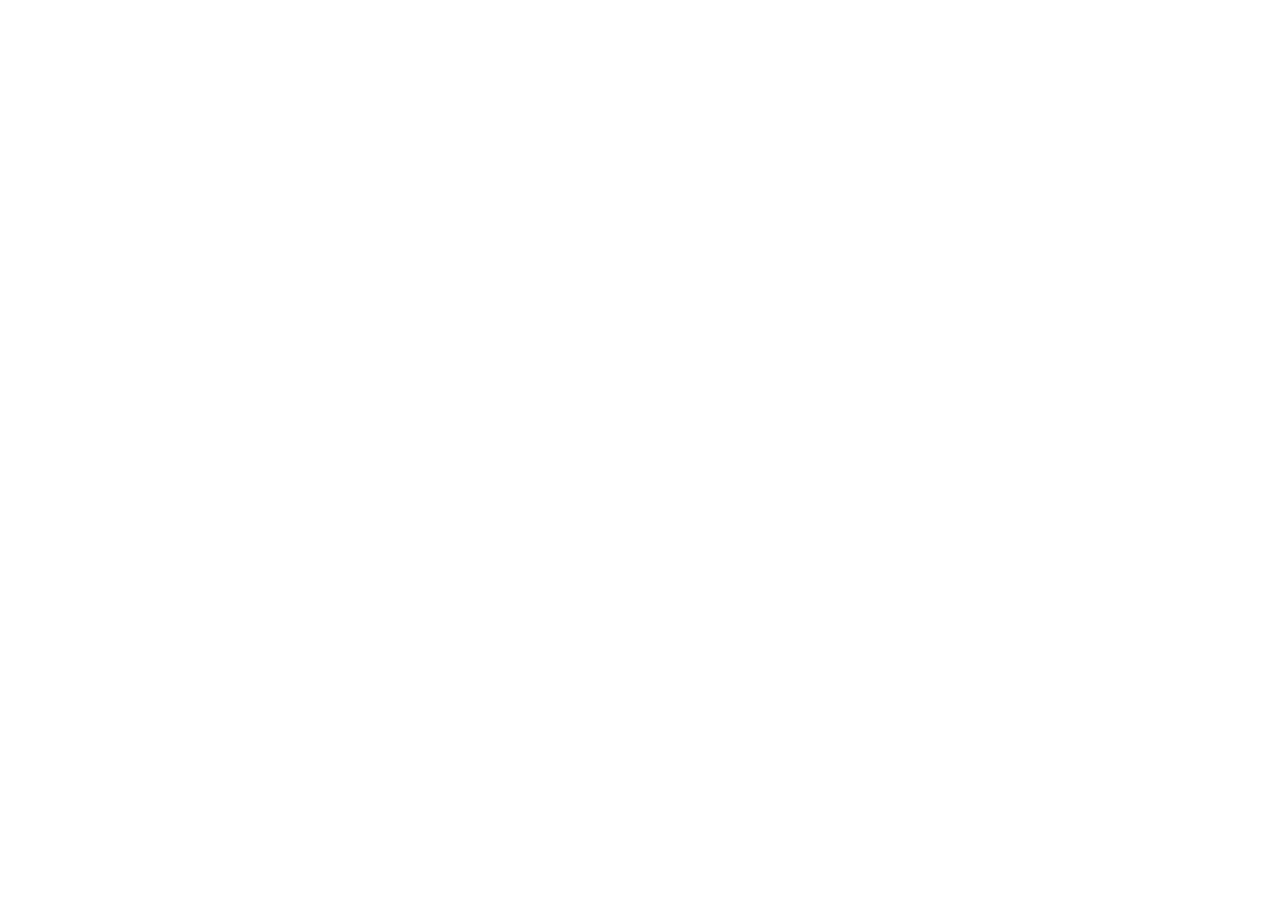
==== commit 139a812a: "Move the site to flagofvictoria.github.io; the Victorian Star is now at /star New addresses: https:/" ====
--- a/proposed-victorian-flags-2.html
+++ b/proposed-victorian-flags-2.html
@@ -1,617 +1,11 @@
 <!DOCTYPE html>
 <html lang="en-AU">
-<head>
 <meta charset="utf-8">
-<meta name="viewport" content="width=device-width, initial-scale=1">
-<title>Flag of Victoria: the Victorian Star</title>
-<meta name="description" content="The Victorian Star, a proposed state flag for Victoria, Australia, designed by Brodie Geoffrey Dunn: a white star on a crimson field, after the flag of 1844.">
-<meta name="author" content="Brodie Geoffrey Dunn">
-<link rel="icon" type="image/svg+xml" href="flags-star/separation-star-2-seven-points.svg">
-<meta property="og:type" content="article">
-<meta property="og:title" content="Flag of Victoria: the Victorian Star">
-<meta property="og:description" content="A proposed state flag for Victoria, Australia: a white star on a crimson field, after the flag of 1844.">
-<meta property="og:locale" content="en_AU">
-<meta name="twitter:card" content="summary_large_image">
-<link rel="canonical" href="https://thewizard911.github.io/flag-of-victoria/proposed-victorian-flags-2.html">
-<meta property="og:url" content="https://thewizard911.github.io/flag-of-victoria/proposed-victorian-flags-2.html">
-<meta property="og:site_name" content="Flag of Victoria">
-<meta property="og:image" content="https://thewizard911.github.io/flag-of-victoria/flags-star/separation-star-2-seven-points.png">
-<meta property="og:image:type" content="image/png">
-<meta property="og:image:width" content="2400">
-<meta property="og:image:height" content="1200">
-<meta property="og:image:alt" content="The Victorian Star: a white seven-pointed star on a crimson field">
-<script type="application/ld+json">
-{
- "@context": "https://schema.org",
- "@type": "WebPage",
- "name": "Flag of Victoria: the Victorian Star",
- "url": "https://thewizard911.github.io/flag-of-victoria/proposed-victorian-flags-2.html",
- "inLanguage": "en-AU",
- "description": "The Victorian Star, a proposed state flag for Victoria, Australia, designed by Brodie Geoffrey Dunn, after the flag of 1844.",
- "author": {
-  "@type": "Person",
-  "name": "Brodie Geoffrey Dunn"
- },
- "copyrightHolder": {
-  "@type": "Person",
-  "name": "Brodie Geoffrey Dunn"
- },
- "copyrightYear": 2026,
- "isPartOf": {
-  "@type": "WebSite",
-  "name": "Flag of Victoria",
-  "url": "https://thewizard911.github.io/flag-of-victoria/"
- },
- "about": {
-  "@type": "Thing",
-  "name": "Flag of Victoria",
-  "sameAs": "https://en.wikipedia.org/wiki/Flag_of_Victoria_(state)"
- },
- "primaryImageOfPage": {
-  "@type": "ImageObject",
-  "contentUrl": "https://thewizard911.github.io/flag-of-victoria/flags-star/separation-star-2-seven-points.png",
-  "width": 2400,
-  "height": 1200,
-  "caption": "The Victorian Star: a white seven-pointed star on a crimson field",
-  "creator": {
-   "@type": "Person",
-   "name": "Brodie Geoffrey Dunn"
-  },
-  "creditText": "Brodie Geoffrey Dunn",
-  "copyrightNotice": "© 2026 Brodie Geoffrey Dunn. All rights reserved."
- }
-}
-</script>
-<style>
-  /* Laid out like a Wikipedia article: sans-serif text, serif headings over a hairline, blue
-     links, grey panels only for the facts box and the contents. No web fonts are loaded. */
-  :root{
-    --ink:#000; --line:#a2a9b1; --line-soft:#c8ccd1; --panel:#f8f9fa; --head:#eaecf0;
-    --link:#3366cc; --link-visited:#795cb2;
-    --sans:Arial,Helvetica,"Liberation Sans","Nimbus Sans",sans-serif;
-    --serif:"Linux Libertine","Linux Libertine O",Georgia,Times,"Times New Roman",serif;
-  }
-  *{box-sizing:border-box}
-  html{-webkit-text-size-adjust:100%;text-size-adjust:100%}
-  body{margin:0;background:#fff;color:var(--ink);font:400 16px/1.6 var(--sans)}
-  .page{max-width:840px;margin:0 auto;padding:22px 24px 64px}
-  @media(max-width:600px){.page{padding:16px 16px 48px}}
-  a{color:var(--link);text-decoration:none}
-  a:visited{color:var(--link-visited)}
-  a:hover,a:focus-visible{text-decoration:underline}
-  a:focus-visible{outline:2px solid var(--link);outline-offset:2px}
-  p{margin:.5em 0 .85em}
-
-  h1,h2{font-family:var(--serif);font-weight:400;color:var(--ink);margin:0;overflow-wrap:break-word}
-  h2{font-size:1.5rem;line-height:1.3;border-bottom:1px solid var(--line);padding:0 0 .1em;
-    margin:1.8em 0 .5em;overflow:hidden}
-  h3{font:700 1.05rem/1.4 var(--sans);margin:1.3em 0 .25em}
-  h2 + h3{margin-top:.8em}
-
-  /* title, with the other proposal on the right */
-  .titlebar{display:flex;flex-wrap:wrap;align-items:baseline;justify-content:space-between;
-    gap:.2em 1.2em;border-bottom:1px solid var(--line);margin:0 0 1em;padding:0 0 .12em}
-  h1{font-size:1.9rem;line-height:1.25}
-  .other{white-space:nowrap}
-
-  /* flags: a light edge keeps white parts of a flag from running into the page */
-  .flag{display:block;width:100%;height:auto;border:1px solid var(--line-soft)}
-  .hero{position:relative;margin:0}
-  .hero:focus-visible{outline:2px solid var(--link);outline-offset:3px}
-  .herocap{font-size:.9rem;line-height:1.5;margin:.5em 0 1.3em}
-  .herocap > span{display:block}
-  .navbtn{font:400 1.2rem/1 var(--sans);width:1.9em;height:1.6em;padding:0 0 .1em;margin:0 .15em 0 0;
-    border:1px solid var(--line);border-radius:2px;background:var(--panel);color:var(--ink);
-    cursor:pointer;vertical-align:-.1em}
-  .navbtn:hover{background:var(--head)}
-  .navbtn:focus-visible{outline:2px solid var(--link);outline-offset:1px}
-  .herocap .navbtn + span{margin-left:.35em}
-
-  /* facts box beside the opening paragraph */
-  .infobox{float:right;clear:right;width:19em;margin:.3em 0 1em 1.6em;border:1px solid var(--line);
-    background:var(--panel);font-size:.875rem;line-height:1.45;border-collapse:collapse}
-  .infobox th,.infobox td{text-align:left;vertical-align:top;padding:.35em .55em}
-  .infobox tr + tr th,.infobox tr + tr td{border-top:1px solid var(--line-soft)}
-  .infobox th{width:7.2em;font-weight:700;white-space:nowrap}
-  @media(max-width:640px){.infobox{float:none;width:100%;margin:.4em 0 1.2em}}
-
-  .sw{display:inline-block;width:1.05em;height:1.05em;border:1px solid var(--line);
-    vertical-align:-.14em;margin-right:.45em;position:relative}
-  .sw-star{background:#184491}
-  .sw-star7{background:#C40A47}
-  .sw-star::before,.sw-star7::before{content:"";position:absolute;inset:8%;background:#fff}
-  .sw-star::before{clip-path:polygon(50% 0,61.8% 34.5%,98% 34.5%,67% 57.3%,79% 90.5%,50% 69%,
-    21% 90.5%,33% 57.3%,2% 34.5%,38.2% 34.5%)}
-  .sw-star7::before{clip-path:polygon(50% 2%,59.3% 30.8%,87.5% 20.1%,70.8% 45.3%,96.8% 60.7%,
-    66.7% 63.3%,70.8% 93.2%,50% 71.3%,29.2% 93.2%,33.3% 63.3%,3.2% 60.7%,29.2% 45.3%,
-    12.5% 20.1%,40.7% 30.8%)}
-  .spec .sw{width:.95em;height:.95em}
-
-  /* contents */
-  .toc{display:inline-block;min-width:14em;border:1px solid var(--line);background:var(--panel);
-    padding:.55em 1.2em .75em .9em;margin:.4em 0 .6em;font-size:.94rem}
-  .toc h2{font:700 .98rem/1.4 var(--sans);border:0;margin:0 0 .25em;padding:0;text-align:center}
-  .toc ol{margin:0;padding:0;list-style:none;counter-reset:toc}
-  .toc li{counter-increment:toc;margin:.12em 0}
-  .toc li::before{content:counter(toc);display:inline-block;min-width:1.5em}
-
-  /* figures, framed lightly */
-  .thumb{margin:1em 0 1.2em;border:1px solid var(--line-soft);background:var(--panel);padding:4px}
-  .thumb img{display:block;width:100%;height:auto;background:#fff}
-  .thumb a.full{display:block}
-  .thumb img.flag{border:1px solid var(--line-soft)}
-  .thumb figcaption{font-size:.875rem;line-height:1.5;padding:.4em .35em .15em}
-  .thumb figcaption p{margin:0 0 .3em}
-  .thumb.tright{float:right;clear:right;width:14em;margin:.35em 0 .9em 1.4em}
-  section[aria-labelledby="justification"]::after{content:"";display:table;clear:both}
-  @media(max-width:600px){.thumb.tright{float:none;width:auto;max-width:19em;margin:.8em 0 1em}}
-
-  .gallery{display:grid;gap:14px;margin:1em 0 .6em}
-  @media(min-width:700px){.gallery{grid-template-columns:repeat(3,1fr)}}
-  .gallery .thumb{margin:0;display:flex;flex-direction:column}
-  .gallery figcaption{flex:1;display:flex;flex-direction:column}
-  .gallery figcaption .dl{margin-top:auto}
-
-  /* specification table */
-  .spec{border-collapse:collapse;margin:1em 0;font-size:.94rem;line-height:1.45;width:100%}
-  .spec caption{text-align:left;font-weight:700;padding:0 0 .4em}
-  .spec th,.spec td{border:1px solid var(--line);padding:.35em .6em;text-align:left;vertical-align:top}
-  .spec th{background:var(--head);font-weight:700;width:34%}
-  .spec td{background:#fff;font-variant-numeric:tabular-nums}
-  @media(max-width:520px){.spec th,.spec td{display:block;width:auto;border-top:0}
-    .spec tr{display:block;border-top:1px solid var(--line)} .spec{border-bottom:0}}
-
-
-  /* reference cards */
-  .refs{display:grid;gap:22px 20px;margin:.8em 0 .4em}
-  @media(min-width:640px){.refs{grid-template-columns:repeat(2,1fr)}}
-  @media(min-width:820px){.refs{grid-template-columns:repeat(3,1fr)}}
-  .rc{margin:0;display:flex;flex-direction:column}
-  .rc .media{height:156px;display:flex;align-items:center;justify-content:center;gap:14px;
-    padding:10px;background:var(--panel);border:1px solid var(--line-soft)}
-  .rc .media img{display:block;max-width:100%;max-height:132px;width:auto;height:auto;
-    border:1px solid var(--line-soft);background:#fff;min-width:0;flex:0 1 auto}
-  .rc figcaption{font-size:.875rem;line-height:1.5;margin-top:.55em}
-  .rc h4{font:700 .96rem/1.35 var(--sans);margin:0 0 .15em}
-  .rc .yr{font-weight:400}
-  .rc .role{font-style:italic;margin:0 0 .15em}
-  .rc p{margin:0 0 .35em}
-  .rc .src{font-size:.8rem}
-
-  /* sources, numbered */
-  .srclist{margin:.5em 0 0;padding-left:2.2em;font-size:.92rem;line-height:1.55}
-  .srclist li{margin:.25em 0;padding-left:.2em}
-  .srclist li:target,sup.fn:target{background:#eaf3ff}
-  .srclist .bl{margin-right:.15em}
-  .srclist .bl sup{font-size:.76em;font-style:italic;font-weight:700;line-height:0}
-  .srclist .bl sup a{margin-right:.2em}
-  sup.fn{font-size:.72em;line-height:0;margin-left:.08em;white-space:nowrap}
-  sup.fn a{text-decoration:none}
-
-  footer{margin-top:3em;padding-top:.8em;border-top:1px solid var(--line);font-size:.875rem}
-  footer p{margin:.3em 0}
-
-  /* skip link: the first thing a keyboard or screen reader reaches */
-  .skip{position:absolute;left:-9999px;top:0;background:#000;color:#fff;padding:10px 16px;
-    z-index:10;font:700 .9rem/1 var(--sans)}
-  .skip:focus{left:0;color:#fff}
-
-  @media print{
-    body{font-size:10.5pt}
-    .page{max-width:none;padding:0}
-    .navbtn,.skip,.srclist .bl{display:none}
-    a{color:#000}
-    .srclist a[href^="http"]::after{content:" <" attr(href) ">";font-size:.85em;word-break:break-all}
-    h2,h3,h4{break-after:avoid}
-    figure,.toc,.infobox,tr{break-inside:avoid}
-  }
-</style>
-</head>
-<body><a class="skip" href="#proposal">Skip to the proposal</a>
-<div class="page">
-
-<header>
-  <div class="titlebar">
-    <h1>Flag of Victoria</h1>
-    <a class="other" href="index.html">Cross of Victoria &rarr;</a>
-  </div>
-  <div class="hero" id="hero" tabindex="0" role="region" aria-roledescription="carousel"
-       aria-label="The three star counts. Use the arrow keys or the arrow buttons to step through them.">
-    <img class="flag" id="heroImg" src="flags-star/separation-star-2-seven-points.svg" width="1200" height="600"
-         alt="The Victorian Star: a white seven-pointed star on a crimson ground, set toward the hoist">
-  </div>
-  <p class="herocap"><span>The Victorian Star, after the flag of 1844.</span>
-    <span><button class="navbtn prev" type="button" aria-label="Previous star count" aria-controls="heroImg" hidden>&lsaquo;</button><button class="navbtn next" type="button" aria-label="Next star count" aria-controls="heroImg" hidden>&rsaquo;</button><span id="heroWhich" aria-live="polite">Proposal 2 of 3: seven points.</span>
-    Download <a id="dlSvg" href="flags-star/separation-star-2-seven-points.svg" download>SVG</a>
-    or <a id="dlPng" href="flags-star/separation-star-2-seven-points.png" download>PNG</a>.</span></p>
-</header>
-
-<main>
-<table class="infobox" aria-label="Summary">
-  <tr><th scope="row">Name</th><td>The Victorian Star</td></tr>
-  <tr><th scope="row">Use</th><td>State flag</td></tr>
-  <tr><th scope="row">Proportion</th><td>1:2</td></tr>
-  <tr><th scope="row">Status</th><td>Proposal, 2026</td></tr>
-  <tr><th scope="row">Design</th><td>A crimson field with a white seven-pointed star, its centre two
-    fifths of the length from the hoist.</td></tr>
-  <tr><th scope="row">Designed by</th><td>Brodie Geoffrey Dunn</td></tr>
-</table>
-
-<p>The <b>Victorian Star</b> is a proposed state flag for Victoria, Australia: a crimson field
-with a single white seven-pointed star, set toward the hoist. It takes the ground and the star of the
-flag of 1844, made for the Port Phillip District before it became Victoria.&#8288;<sup class="fn" id="cite-wikivic-1"><a href="#src-wikivic" aria-label="Source 1">[1]</a></sup> The flag
-was put forward by its designer, Brodie Geoffrey Dunn, in 2026.</p>
-
-<nav class="toc" aria-labelledby="toc-h">
-  <h2 id="toc-h">Contents</h2>
-  <ol>
-    <li><a href="#justification">Justification</a></li>
-    <li><a href="#proposal">Proposal</a></li>
-    <li><a href="#colours">Colours</a></li>
-    <li><a href="#construction">Construction</a></li>
-    <li><a href="#reference">Reference</a></li>
-    <li><a href="#sources">Sources</a></li>
-    <li><a href="#rights">Rights</a></li>
-  </ol>
-</nav>
-
-<section aria-labelledby="justification">
-  <h2 id="justification">Justification</h2>
-
-  <h3>Union Jack</h3>
-  <p>&ldquo;The state flag of Victoria is a British Blue Ensign defaced by the state badge of
-  Victoria in the fly.&rdquo;&#8288;<sup class="fn" id="cite-wikivic-2"><a href="#src-wikivic" aria-label="Source 1">[1]</a></sup> By tradition &ldquo;the Union Jack occupies the upper
-  quarter next the staff&rdquo;.&#8288;<sup class="fn" id="cite-wikivic-3"><a href="#src-wikivic" aria-label="Source 1">[1]</a></sup></p>
-
-  <h3>Blue Ensign</h3>
-  <p>&ldquo;The flags of the Australian states all bear the Union Jack on a dark blue background
-  and each is distinguished by a state badge.&rdquo;&#8288;<sup class="fn" id="cite-pmcstates-1"><a href="#src-pmcstates" aria-label="Source 2">[2]</a></sup> Flags based on the Blue Ensign
-  include those of Australia, all six states, Fiji, New Zealand, the Cook Islands and
-  Tuvalu.&#8288;<sup class="fn" id="cite-wikiblue-1"><a href="#src-wikiblue" aria-label="Source 3">[3]</a></sup> The form began at sea. W. G. Perrin, 1922: &ldquo;By the Colonial Naval Defence Act of 1865 it
-  became lawful for any colony, subject to certain conditions, to provide and maintain its own vessels
-  of war, and these were authorised to wear the blue ensign with the seal or badge of the colony in the
-  fly and a blue pendant.&rdquo;&#8288;<sup class="fn" id="cite-perrin-1"><a href="#src-perrin" aria-label="Source 4">[4]</a></sup></p>
-
-  <h3>Legislation</h3>
-  <p>&ldquo;Unlike the national flag, the flag of Victoria is not defined by legislation (either
-  state or federal). As a result, there are no official legal requirements for the construction of
-  the flag of Victoria.&rdquo;&#8288;<sup class="fn" id="cite-wikivic-4"><a href="#src-wikivic" aria-label="Source 1">[1]</a></sup> The <em>Flags Act 1953</em> covers the Australian
-  National Flag and the Australian Red Ensign, not the state flags.&#8288;<sup class="fn" id="cite-flagsact-1"><a href="#src-flagsact" aria-label="Source 5">[5]</a></sup> New South Wales,
-  Queensland and Western Australia legislated for their flags between 2004 and 2006;&#8288;<sup class="fn" id="cite-stateacts-1"><a href="#src-stateacts" aria-label="Source 6">[6]</a></sup>
-  Victoria, South Australia and Tasmania have not.</p>
-
-  <h3>Badge</h3>
-  <p>&ldquo;The first flag of Victoria was adopted in 1870 and was first flown from HMVS Nelson on
-  9 February 1870. It too was a defaced British Blue Ensign with the Southern Cross located in the
-  fly.&rdquo;&#8288;<sup class="fn" id="cite-wikivic-5"><a href="#src-wikivic" aria-label="Source 1">[1]</a></sup> Gazetted 4 February 1870.&#8288;<sup class="fn" id="cite-g1870-1"><a href="#src-g1870" aria-label="Source 7">[7]</a></sup> In March 1877 the stars went onto a
-  blue shield under an Imperial Crown, on a white disc;&#8288;<sup class="fn" id="cite-g1877a-1"><a href="#src-g1877a" aria-label="Source 8">[8]</a></sup> in November the disc and shield
-  were dropped and the crown kept.&#8288;<sup class="fn" id="cite-g1877b-1"><a href="#src-g1877b" aria-label="Source 9">[9]</a></sup> &ldquo;Victoria then adopted the current flag in 1877
-  with the stars of the southern cross from then on having 5, 6, 7, 7 and 8 points. In 1901, the
-  lieutenant-governor advised the secretary of state that henceforth a St Edward&rsquo;s Crown
-  would be used on the now state flag.&rdquo;&#8288;<sup class="fn" id="cite-wikivic-6"><a href="#src-wikivic" aria-label="Source 1">[1]</a></sup></p>
-  <p>Which crown is disputed. The Department of the Prime Minister and Cabinet: &ldquo;In 1901,
-  with the accession of Edward VII, this Crown was replaced with the Crown of St Edward and the flag
-  has not changed since.&rdquo;&#8288;<sup class="fn" id="cite-pmcsym-1"><a href="#src-pmcsym" aria-label="Source 10">[10]</a></sup> The Victorian Government also gives St Edward&rsquo;s
-  Crown.&#8288;<sup class="fn" id="cite-vicgov-1"><a href="#src-vicgov" aria-label="Source 11">[11]</a></sup> <em>Provenance</em>, the journal of Public Record Office Victoria, gives the
-  Tudor Crown in 1901 and St Edward&rsquo;s Crown from 1953.&#8288;<sup class="fn" id="cite-prov-1"><a href="#src-prov" aria-label="Source 12">[12]</a></sup> Britannica dates the new
-  crown to 19 September 1901, in use from 6 January 1904.&#8288;<sup class="fn" id="cite-brit-1"><a href="#src-brit" aria-label="Source 13">[13]</a></sup></p>
-
-  <h3>Stars</h3>
-  <p>The national flag&rsquo;s stars were made uniform in 1903. &ldquo;The design of the Southern
-  Cross was simplified when the blue and red ensigns were gazetted in February 1903. The four main
-  stars, which originally had different number of points to reflect their varying brilliance, all
-  became seven-pointed stars.&rdquo;&#8288;<sup class="fn" id="cite-pmc1903-1"><a href="#src-pmc1903" aria-label="Source 14">[14]</a></sup> Victoria&rsquo;s were not: &ldquo;The white stars
-  on the Victorian flag have differing sizes and numbers of points (from 5 to 8), to signify the
-  brilliance of each star in the constellation of the Southern Cross and their varying
-  brightness.&rdquo;&#8288;<sup class="fn" id="cite-pmcsym-2"><a href="#src-pmcsym" aria-label="Source 10">[10]</a></sup></p>
-
-  <h3>1844</h3>
-  <figure class="thumb tright">
-    <img src="reference/1844-port-phillip-gazette.png" width="307" height="377" loading="lazy"
-      alt="Newspaper column headed Batman's Hill Meeting, describing the flag: about seven feet by five, of a deep crimson ground, with a white five pointed star in the middle">
-    <figcaption><em>Port Phillip Gazette</em>, 29 May 1844.&#8288;<sup class="fn" id="cite-ppg1844-1"><a href="#src-ppg1844" aria-label="Source 15">[15]</a></sup></figcaption>
-  </figure>
-  <p>&ldquo;The Port Phillip District is an historical district that became the present state of
-  Victoria, Australia.&rdquo;&#8288;<sup class="fn" id="cite-wikippd-1"><a href="#src-wikippd" aria-label="Source 16">[16]</a></sup> &ldquo;In 1844, John Harrison, the father of H. C. A.
-  Harrison, designed a flag for the Separation Society, an organisation advocating for the
-  separation of the Port Phillip District (present-day Victoria) from the Colony of New South Wales.
-  The flag, featuring &lsquo;a white star centred on a crimson ground&rsquo;, was flown at a large
-  open-air meeting on Batman&rsquo;s Hill in June 1844.&rdquo;&#8288;<sup class="fn" id="cite-wikivic-7"><a href="#src-wikivic" aria-label="Source 1">[1]</a></sup> The <em>Port Phillip
-  Gazette</em>: &ldquo;about seven feet by five, of a deep crimson ground, with a white five pointed
-  star in the middle&rdquo;, with a sheep, two pillars, a crown, sheep shears and a motto on its two
-  faces.&#8288;<sup class="fn" id="cite-ppg1844-2"><a href="#src-ppg1844" aria-label="Source 15">[15]</a></sup> The Victorian Star keeps the ground and the star.</p>
-</section>
-
-<section aria-labelledby="proposal">
-  <h2 id="proposal">Proposal</h2>
-
-  <figure class="thumb">
-    <a class="full" href="flags-star/victorian-star-mockup.jpg"><img src="flags-star/victorian-star-mockup.jpg"
-      width="1800" height="1200" loading="lazy"
-      alt="Proposal 2 flying from a white flagpole with a gold ball, against a clear blue sky"></a>
-    <figcaption>Blender.</figcaption>
-  </figure>
-
-  <div class="gallery">
-    <figure class="thumb">
-      <img class="flag" src="flags-star/separation-star-1-five-points-1844.svg" width="1200" height="600"
-        alt="Proposal 1: a white five-pointed star centred on a crimson ground">
-      <figcaption>
-        <p><b>1.</b> Five points, centred: the flag of 1844, made for the Port Phillip
-        District.&#8288;<sup class="fn" id="cite-wikivic-8"><a href="#src-wikivic" aria-label="Source 1">[1]</a></sup><sup class="fn" id="cite-wikippd-2"><a href="#src-wikippd" aria-label="Source 16">[16]</a></sup> An alternative for Port Phillip as well as for Victoria. Epsilon
-        Crucis on the current flag has five.&#8288;<sup class="fn" id="cite-fotwvic-1"><a href="#src-fotwvic" aria-label="Source 17">[17]</a></sup></p>
-        <p class="dl"><a href="flags-star/separation-star-1-five-points-1844.svg" download>SVG</a>
-          &middot; <a href="flags-star/separation-star-1-five-points-1844.png" download>PNG</a></p>
-      </figcaption>
-    </figure>
-    <figure class="thumb">
-      <img class="flag" src="flags-star/separation-star-2-seven-points.svg" width="1200" height="600"
-        alt="Proposal 2: a white seven-pointed star on a crimson ground, set toward the hoist">
-      <figcaption>
-        <p><b>2.</b> Seven points, as on the Commonwealth Star&#8288;<sup class="fn" id="cite-wikicstar-1"><a href="#src-wikicstar" aria-label="Source 18">[18]</a></sup> and on Beta and Gamma
-        Crucis of the current flag.&#8288;<sup class="fn" id="cite-fotwvic-2"><a href="#src-fotwvic" aria-label="Source 17">[17]</a></sup> Proposed.</p>
-        <p class="dl"><a href="flags-star/separation-star-2-seven-points.svg" download>SVG</a>
-          &middot; <a href="flags-star/separation-star-2-seven-points.png" download>PNG</a></p>
-      </figcaption>
-    </figure>
-    <figure class="thumb">
-      <img class="flag" src="flags-star/separation-star-3-eight-points.svg" width="1200" height="600"
-        alt="Proposal 3: a white eight-pointed star on a crimson ground, set toward the hoist">
-      <figcaption>
-        <p><b>3.</b> Eight points, as on Alpha Crucis, the brightest star of the Cross, on the
-        current flag,&#8288;<sup class="fn" id="cite-fotwvic-3"><a href="#src-fotwvic" aria-label="Source 17">[17]</a></sup> and on every star of the Eureka Flag.&#8288;<sup class="fn" id="cite-wikieureka-1"><a href="#src-wikieureka" aria-label="Source 19">[19]</a></sup></p>
-        <p class="dl"><a href="flags-star/separation-star-3-eight-points.svg" download>SVG</a>
-          &middot; <a href="flags-star/separation-star-3-eight-points.png" download>PNG</a></p>
-      </figcaption>
-    </figure>
-  </div>
-</section>
-
-<section aria-labelledby="colours">
-  <h2 id="colours">Colours</h2>
-  <p>The designer describes it as a cultural flag, about family: mothers and fathers, their
-  children, and the directions people take.</p>
-
-  <h3><span class="sw" style="background:#C40A47"></span>Crimson</h3>
-  <p>Crimson signifies family, from mothers and fathers to their children.</p>
-  <p>The flag of 1844 was &ldquo;of a deep crimson ground&rdquo;.&#8288;<sup class="fn" id="cite-wikivic-9"><a href="#src-wikivic" aria-label="Source 1">[1]</a></sup></p>
-
-  <h3><span class="sw sw-star7"></span>Star</h3>
-  <p>The star signifies the directions people take, its points facing every way.</p>
-  <p>Victoria Police read their own star the same way: &ldquo;the willingness of members to go in any
-  direction to perform their duties&rdquo;.&#8288;<sup class="fn" id="cite-fotwpolice-1"><a href="#src-fotwpolice" aria-label="Source 20">[20]</a></sup> Theirs is a faceted five-pointed star,
-  point down.</p>
-
-  <h3><span class="sw" style="background:#FFFFFF"></span>White</h3>
-  <p>White signifies peace and unity, the ties that hold a family together.</p>
-  <p>Thomas Francis Meagher, on the Irish tricolour in 1848: &ldquo;The white in the centre signifies a
-  lasting truce between the &lsquo;Orange&rsquo; and the &lsquo;Green&rsquo;&rdquo;.&#8288;<sup class="fn" id="cite-wikiireland-1"><a href="#src-wikiireland" aria-label="Source 21">[21]</a></sup></p>
-</section>
-
-<section aria-labelledby="construction">
-  <h2 id="construction">Construction</h2>
-
-  <figure class="thumb">
-    <img src="flags-star/separation-star-construction-sheet.png" width="1760" height="2120" loading="lazy"
-      alt="Construction sheet for proposal 2: the flag drawn as black and white line art with lettered dimension lines A to K, an enlarged seven-pointed star, a colour table and a table of standard proportions">
-    <figcaption>Construction sheet, proposal 2.
-      <a href="flags-star/separation-star-construction-sheet.svg" download>SVG</a>
-      &middot; <a href="flags-star/separation-star-construction-sheet.png" download>PNG</a></figcaption>
-  </figure>
-
-  <table class="spec">
-    <caption>Specification</caption>
-    <tr><th scope="row">Proportion</th><td>1:2, height to length</td></tr>
-    <tr><th scope="row">Field</th><td>Crimson</td></tr>
-    <tr><th scope="row">Star</th><td>One, white, one point up</td></tr>
-    <tr><th scope="row">Star width</th><td>66.30% of the height, point to point, for all three
-      counts</td></tr>
-    <tr><th scope="row">Star centre, proposals 2 and 3</th><td>Two fifths of the length from the
-      hoist (0.800 of the height), on the horizontal centre line; divides the flag 2:3</td></tr>
-    <tr><th scope="row">Star centre, proposal 1</th><td>Centred, as described in 1844</td></tr>
-    <tr><th scope="row">Margin, hoist side</th><td>0.4685 of the height</td></tr>
-    <tr><th scope="row">Margin, fly side</th><td>0.8685 of the height; 0.4000 more than the hoist
-      side</td></tr>
-    <tr><th scope="row">Five points</th><td>Circumradius 34.85% of the height; inner radius 0.382
-      of it</td></tr>
-    <tr><th scope="row">Seven points</th><td>Circumradius 34.00% of the height; inner radius 4/9
-      of it, as on the stars of the national flag&#8288;<sup class="fn" id="cite-wikiaus-1"><a href="#src-wikiaus" aria-label="Source 22">[22]</a></sup></td></tr>
-    <tr><th scope="row">Eight points</th><td>Circumradius 33.15% of the height; inner radius 1/2
-      of it</td></tr>
-    <tr><th scope="row">Crimson</th><td><span class="sw" style="background:#C40A47"></span>#C40A47, RGB 196 10 71</td></tr>
-    <tr><th scope="row">White</th><td><span class="sw" style="background:#FFFFFF"></span>#FFFFFF, RGB 255 255 255</td></tr>
-    <tr><th scope="row">Reverse</th><td>Mirror image of the obverse</td></tr>
-    <tr><th scope="row">Heading</th><td>3 to 5% of the length</td></tr>
-    <tr><th scope="row">Drawn on</th><td>1200 &times; 600, star centre at x&nbsp;=&nbsp;480</td></tr>
-  </table>
-
-  <h3>Size</h3>
-  <p>A star fills about a third of its bounding box: 32.6% at five points, 36.4% at seven, 38.3%
-  at eight. A disc fills 78.5%. A star needs a bigger box than a disc to carry the same weight, and
-  a 1:2 flag has a third more field than a 2:3 flag. At a circumradius of 34% of the hoist the
-  seven-pointed star stands 0.646 of the height. Japan&rsquo;s disc was set at &ldquo;three-fifths
-  of the hoist width&rdquo;;&#8288;<sup class="fn" id="cite-wikijapan-1"><a href="#src-wikijapan" aria-label="Source 23">[23]</a></sup> Bangladesh&rsquo;s has &ldquo;a radius of one-fifth of the
-  length of the flag&rdquo; on a flag of 10:6,&#8288;<sup class="fn" id="cite-wikibangladesh-1"><a href="#src-wikibangladesh" aria-label="Source 24">[24]</a></sup> and Greenland&rsquo;s is &ldquo;eight
-  parts in diameter&rdquo; on a hoist of twelve,&#8288;<sup class="fn" id="cite-wikigreenland-1"><a href="#src-wikigreenland" aria-label="Source 25">[25]</a></sup> both 0.667 of the height.</p>
-
-  <h3>Position</h3>
-  <p>Bangladesh: &ldquo;The red circle is offset slightly toward the hoist so that it appears
-  centred when the flag is flying.&rdquo; Its centre is at &ldquo;the nine-twentieth part of the
-  length of the flag&rdquo;, 45%.&#8288;<sup class="fn" id="cite-wikibangladesh-2"><a href="#src-wikibangladesh" aria-label="Source 24">[24]</a></sup> Japan, 1870: &ldquo;The law decreed the disc to be
-  in the center, but it was usually placed one-hundredth (1&frasl;100) towards the
-  hoist.&rdquo;&#8288;<sup class="fn" id="cite-wikijapan-2"><a href="#src-wikijapan" aria-label="Source 23">[23]</a></sup> Greenland&rsquo;s disc is &ldquo;horizontally offset by seven parts from
-  the hoist to the centre of the circle&rdquo; on a length of eighteen: 38.9%.&#8288;<sup class="fn" id="cite-wikigreenland-2"><a href="#src-wikigreenland" aria-label="Source 25">[25]</a></sup> This
-  star is at two fifths, 40%: further toward the hoist than an optical correction needs, and close
-  to Greenland.</p>
-
-  <h3>Tincture</h3>
-  <p>&ldquo;According to the rule of tincture, one of the fundamental rules of heraldic design, colour
-  may not be placed on colour nor metal on metal.&rdquo;&#8288;<sup class="fn" id="cite-wikifimb-1"><a href="#src-wikifimb" aria-label="Source 26">[26]</a></sup> A white star on crimson keeps
-  the rule without fimbriation. Silver, which heraldry draws as white, is one of Victoria&rsquo;s two
-  state colours.&#8288;<sup class="fn" id="cite-pmcsym-3"><a href="#src-pmcsym" aria-label="Source 10">[10]</a></sup></p>
-
-</section>
-
-<section aria-labelledby="reference">
-  <h2 id="reference">Reference</h2>
-
-  <h3>Current</h3>
-  <div class="refs">
-
-    <figure class="rc">
-      <div class="media"><img src="reference/current-victoria-flag.svg" alt="The current flag of Victoria: a blue ensign with the Union Jack in the canton and a crown above the Southern Cross in the fly"></div>
-      <figcaption>
-        <h4>Flag of Victoria <span class="yr">(1877)</span></h4>
-        <p>The flag this proposal would replace. Flags of the World: &ldquo;There are 8,7,7,6 and 5
-        points for Alpha, Beta, Gamma, Delta and Epsilon Crucis respectively.&rdquo;&#8288;<sup class="fn" id="cite-fotwvic-4"><a href="#src-fotwvic" aria-label="Source 17">[17]</a></sup> All
-        three counts proposed here are on it.</p>
-        <p class="src"><a href="https://commons.wikimedia.org/wiki/File:Flag_of_Victoria_(Australia).svg">Image</a>, public domain</p>
-      </figcaption>
-    </figure>
-
-  </div>
-
-  <h3>Historic</h3>
-  <div class="refs">
-
-    <figure class="rc">
-      <div class="media"><img src="flags-star/separation-star-1-five-points-1844.svg" alt="A white five-pointed star centred on a crimson ground"></div>
-      <figcaption>
-        <h4>The flag of 1844</h4>
-        <p class="role">Source of the ground and the star.</p>
-        <p>Described as &ldquo;a white star centred on a crimson ground&rdquo;.&#8288;<sup class="fn" id="cite-wikivic-10"><a href="#src-wikivic" aria-label="Source 1">[1]</a></sup> The
-        devices, the motto and the seven by five foot shape are not drawn.</p>
-        <p class="src">Drawn by the designer from the description</p>
-      </figcaption>
-    </figure>
-
-    <figure class="rc">
-      <div class="media"><img src="reference/1831-australian-federation-flag.svg" alt="The Australian Federation Flag of 1831: white with a blue cross carrying five white eight-pointed stars, and the Union Jack in the canton"></div>
-      <figcaption>
-        <h4>Australian Federation Flag <span class="yr">(1831)</span></h4>
-        <p>&ldquo;While the Federation Flag proved popular and was widely used on the East Coast of
-        Australia for over 70 years, it was never officially adopted.&rdquo;&#8288;<sup class="fn" id="cite-wikiaff-1"><a href="#src-wikiaff" aria-label="Source 27">[27]</a></sup> Eight-pointed
-        stars, as in proposal 3.</p>
-        <p class="src"><a href="https://commons.wikimedia.org/wiki/File:Australian_Federation_Flag.svg">Image</a>
-        by User:Martyman, <a href="https://creativecommons.org/licenses/by-sa/3.0/">CC BY-SA 3.0</a></p>
-      </figcaption>
-    </figure>
-
-    <figure class="rc">
-      <div class="media"><img src="reference/1854-eureka-flag.svg" alt="The Eureka Flag of 1854: dark blue with a white cross joining five white eight-pointed stars"></div>
-      <figcaption>
-        <h4>Eureka Flag <span class="yr">(1854)</span></h4>
-        <p>&ldquo;The Eureka Flag was flown at the Battle of the Eureka Stockade, which took place on
-        3 December 1854 at Ballarat in Victoria&rdquo;.&#8288;<sup class="fn" id="cite-wikieureka-2"><a href="#src-wikieureka" aria-label="Source 19">[19]</a></sup> Eight-pointed stars, as in
-        proposal 3.</p>
-        <p class="src"><a href="https://commons.wikimedia.org/wiki/File:Eureka_Flag.svg">Image</a>, public domain</p>
-      </figcaption>
-    </figure>
-
-  </div>
-</section>
-
-<section aria-labelledby="sources">
-  <h2 id="sources">Sources</h2>
-  <ol class="srclist">
-    <li id="src-wikivic"><span class="bl">^ <sup><a href="#cite-wikivic-1" aria-label="Back to citation a">a</a> <a href="#cite-wikivic-2" aria-label="Back to citation b">b</a> <a href="#cite-wikivic-3" aria-label="Back to citation c">c</a> <a href="#cite-wikivic-4" aria-label="Back to citation d">d</a> <a href="#cite-wikivic-5" aria-label="Back to citation e">e</a> <a href="#cite-wikivic-6" aria-label="Back to citation f">f</a> <a href="#cite-wikivic-7" aria-label="Back to citation g">g</a> <a href="#cite-wikivic-8" aria-label="Back to citation h">h</a> <a href="#cite-wikivic-9" aria-label="Back to citation i">i</a> <a href="#cite-wikivic-10" aria-label="Back to citation j">j</a></sup></span> <a href="https://en.wikipedia.org/w/index.php?title=Flag_of_Victoria_(state)&amp;oldid=1339988444">&ldquo;Flag of Victoria (state)&rdquo;</a>, Wikipedia, revision of 23 February 2026. Text CC&nbsp;BY-SA&nbsp;4.0. The flag of 1844, with the <em>Port Phillip Gazette</em> of 29 May 1844 as transcribed there; the current flag; its history from 1870; its construction, not defined by legislation.</li>
-    <li id="src-pmcstates"><span class="bl"><a href="#cite-pmcstates-1" aria-label="Back to the citation">^</a></span> <a href="https://www.pmc.gov.au/resources/australian-flags-booklet/part-3-other-official-flags-australia/state-and-territory-flags">&ldquo;State and territory flags&rdquo;</a>, <em>Australian flags</em>. Department of the Prime Minister and Cabinet. Text CC&nbsp;BY&nbsp;4.0. The design shared by all six state flags.</li>
-    <li id="src-wikiblue"><span class="bl"><a href="#cite-wikiblue-1" aria-label="Back to the citation">^</a></span> <a href="https://en.wikipedia.org/w/index.php?title=Blue_Ensign&amp;oldid=1377324007">&ldquo;Blue Ensign&rdquo;</a>, Wikipedia, revision of 28 September 2026. Text CC&nbsp;BY-SA&nbsp;4.0. Flags based on the Blue Ensign.</li>
-    <li id="src-perrin"><span class="bl"><a href="#cite-perrin-1" aria-label="Back to the citation">^</a></span> W. G. Perrin, <a href="https://www.gutenberg.org/ebooks/46370"><em>British Flags: Their Early History, and Their Development at Sea</em></a>. Cambridge University Press, 1922. Chapter V, &ldquo;Colours of Distinction&rdquo;: the Colonial Naval Defence Act of 1865 and the blue ensign with a colony&rsquo;s badge. Out of copyright.</li>
-    <li id="src-flagsact"><span class="bl"><a href="#cite-flagsact-1" aria-label="Back to the citation">^</a></span> <a href="https://www.legislation.gov.au/C1954A00001/latest"><em>Flags Act 1953</em></a> (Cth). Sections 3 and 4: the Australian National Flag and the Australian Red Ensign.</li>
-    <li id="src-stateacts"><span class="bl"><a href="#cite-stateacts-1" aria-label="Back to the citation">^</a></span> <a href="https://legislation.nsw.gov.au/view/whole/html/inforce/current/act-2004-001"><em>State Arms, Symbols and Emblems Act 2004</em></a> (NSW); <a href="https://www.legislation.qld.gov.au/view/whole/html/inforce/current/act-2005-005"><em>Emblems of Queensland Act 2005</em></a> (Qld); <em>State Flag Act 2006</em> (WA). The three states that legislated for their flags.</li>
-    <li id="src-g1870"><span class="bl"><a href="#cite-g1870-1" aria-label="Back to the citation">^</a></span> <a href="https://gazette.slv.vic.gov.au/view.cgi?year=1870&amp;class=general&amp;page_num=225&amp;state=V&amp;classNum=G10&amp;id="><em>Victoria Government Gazette</em> No. 10, 4 February 1870, p. 225</a>. The first badge.</li>
-    <li id="src-g1877a"><span class="bl"><a href="#cite-g1877a-1" aria-label="Back to the citation">^</a></span> <a href="https://gazette.slv.vic.gov.au/view.cgi?year=1877&amp;class=general&amp;page_num=629&amp;state=V&amp;classNum=G32&amp;id="><em>Victoria Government Gazette</em> No. 32, 6 April 1877, p. 629</a>. The badge on a white disc, proclaimed on 26 March 1877.</li>
-    <li id="src-g1877b"><span class="bl"><a href="#cite-g1877b-1" aria-label="Back to the citation">^</a></span> <a href="https://gazette.slv.vic.gov.au/view.cgi?year=1877&amp;class=general&amp;page_num=2233&amp;state=V&amp;classNum=G119&amp;id="><em>Victoria Government Gazette</em> No. 119, 30 November 1877, p. 2233</a>. The badge under a crown, proclaimed on 12 November 1877.</li>
-    <li id="src-pmcsym"><span class="bl">^ <sup><a href="#cite-pmcsym-1" aria-label="Back to citation a">a</a> <a href="#cite-pmcsym-2" aria-label="Back to citation b">b</a> <a href="#cite-pmcsym-3" aria-label="Back to citation c">c</a></sup></span> <a href="https://www.pmc.gov.au/resources/australian-symbols-booklet/state-and-territory-symbols/symbols-victoria">&ldquo;Symbols of Victoria&rdquo;</a>, <em>Australian symbols</em>. Department of the Prime Minister and Cabinet. Text CC&nbsp;BY&nbsp;4.0. The crown of 1901; the state colours; the stars&rsquo; differing points.</li>
-    <li id="src-vicgov"><span class="bl"><a href="#cite-vicgov-1" aria-label="Back to the citation">^</a></span> <a href="https://www.vic.gov.au/about-victorian-flag">&ldquo;About the Victorian flag&rdquo;</a>, Victorian Government. The advice of 19 September 1901 that the crown would be St Edward&rsquo;s Crown.</li>
-    <li id="src-prov"><span class="bl"><a href="#cite-prov-1" aria-label="Back to the citation">^</a></span> John Rogers, <a href="https://prov.vic.gov.au/explore-collection/provenance-journal/provenance-2012/crown-and-kangaroo-victorian-flags">&ldquo;The Crown and Kangaroo Victorian Flags&rdquo;</a>, <em>Provenance</em>, no. 11, 2012, Public Record Office Victoria. The Tudor Crown in 1901, St Edward&rsquo;s Crown from 1953.</li>
-    <li id="src-brit"><span class="bl"><a href="#cite-brit-1" aria-label="Back to the citation">^</a></span> <a href="https://www.britannica.com/topic/flag-of-Victoria">&ldquo;Flag of Victoria&rdquo;</a>, <em>Encyclopaedia Britannica</em>. The new crown authorised on 19 September 1901 and in use from 6 January 1904.</li>
-    <li id="src-pmc1903"><span class="bl"><a href="#cite-pmc1903-1" aria-label="Back to the citation">^</a></span> <a href="https://www.pmc.gov.au/resources/australian-flags-booklet/part-4-history-australian-national-flag/how-australian-national-flag-was-chosen">&ldquo;How the Australian National Flag was chosen&rdquo;</a>, <em>Australian flags</em>. Department of the Prime Minister and Cabinet. Text CC&nbsp;BY&nbsp;4.0. The simplification of the Southern Cross in 1903.</li>
-    <li id="src-ppg1844"><span class="bl">^ <sup><a href="#cite-ppg1844-1" aria-label="Back to citation a">a</a> <a href="#cite-ppg1844-2" aria-label="Back to citation b">b</a></sup></span> <a href="https://trove.nla.gov.au/newspaper/article/224809628">&ldquo;Domestic Intelligence&rdquo;</a>, <em>Port Phillip Gazette</em>, 29 May 1844, p. 2. Trove, National Library of Australia. The flag for the Batman&rsquo;s Hill meeting described; the clipping is cut from this page, out of copyright.</li>
-    <li id="src-wikippd"><span class="bl">^ <sup><a href="#cite-wikippd-1" aria-label="Back to citation a">a</a> <a href="#cite-wikippd-2" aria-label="Back to citation b">b</a></sup></span> <a href="https://en.wikipedia.org/w/index.php?title=Port_Phillip_District&amp;oldid=1370129460">&ldquo;Port Phillip District&rdquo;</a>, Wikipedia, revision of 19 August 2026. Text CC&nbsp;BY-SA&nbsp;4.0. The district that became Victoria.</li>
-    <li id="src-fotwvic"><span class="bl">^ <sup><a href="#cite-fotwvic-1" aria-label="Back to citation a">a</a> <a href="#cite-fotwvic-2" aria-label="Back to citation b">b</a> <a href="#cite-fotwvic-3" aria-label="Back to citation c">c</a> <a href="#cite-fotwvic-4" aria-label="Back to citation d">d</a></sup></span> <a href="https://www.crwflags.com/fotw/flags/au-vic.html">&ldquo;Victoria (Australia)&rdquo;</a>, Flags of the World. The point counts of the stars on the current flag.</li>
-    <li id="src-wikicstar"><span class="bl"><a href="#cite-wikicstar-1" aria-label="Back to the citation">^</a></span> <a href="https://en.wikipedia.org/w/index.php?title=Commonwealth_Star&amp;oldid=1368957311">&ldquo;Commonwealth Star&rdquo;</a>, Wikipedia, revision of 12 August 2026. Text CC&nbsp;BY-SA&nbsp;4.0. The seven-pointed Commonwealth Star.</li>
-    <li id="src-wikieureka"><span class="bl">^ <sup><a href="#cite-wikieureka-1" aria-label="Back to citation a">a</a> <a href="#cite-wikieureka-2" aria-label="Back to citation b">b</a></sup></span> <a href="https://en.wikipedia.org/w/index.php?title=Eureka_Flag&amp;oldid=1373655094">&ldquo;Eureka Flag&rdquo;</a>, Wikipedia, revision of 7 September 2026. Text CC&nbsp;BY-SA&nbsp;4.0. The flag of 1854 and its eight-pointed stars.</li>
-    <li id="src-fotwpolice"><span class="bl"><a href="#cite-fotwpolice-1" aria-label="Back to the citation">^</a></span> <a href="https://www.crwflags.com/fotw/flags/au_vicp.html">&ldquo;Victoria Police&rdquo;</a>, Flags of the World. The red of the badge and the meaning of its star, summarising the force&rsquo;s website (Jonathan Dixon, 1 October 2008).</li>
-    <li id="src-wikiireland"><span class="bl"><a href="#cite-wikiireland-1" aria-label="Back to the citation">^</a></span> <a href="https://en.wikipedia.org/w/index.php?title=Flag_of_Ireland&amp;oldid=1376546679">&ldquo;Flag of Ireland&rdquo;</a>, Wikipedia, revision of 24 September 2026. Text CC&nbsp;BY-SA&nbsp;4.0. Thomas Francis Meagher&rsquo;s explanation of the white, April 1848.</li>
-    <li id="src-wikiaus"><span class="bl"><a href="#cite-wikiaus-1" aria-label="Back to the citation">^</a></span> <a href="https://en.wikipedia.org/w/index.php?title=Flag_of_Australia&amp;oldid=1377010374">&ldquo;Flag of Australia&rdquo;</a>, Wikipedia, revision of 27 September 2026. Text CC&nbsp;BY-SA&nbsp;4.0. Construction: &ldquo;Each star&rsquo;s inner diameter is 4&frasl;9 of the outer diameter.&rdquo;</li>
-    <li id="src-wikijapan"><span class="bl">^ <sup><a href="#cite-wikijapan-1" aria-label="Back to citation a">a</a> <a href="#cite-wikijapan-2" aria-label="Back to citation b">b</a></sup></span> <a href="https://en.wikipedia.org/w/index.php?title=Flag_of_Japan&amp;oldid=1376494789">&ldquo;Flag of Japan&rdquo;</a>, Wikipedia, revision of 24 September 2026. Text CC&nbsp;BY-SA&nbsp;4.0. The proclamation of 1870: the disc three-fifths of the hoist, placed in practice one-hundredth toward the hoist.</li>
-    <li id="src-wikibangladesh"><span class="bl">^ <sup><a href="#cite-wikibangladesh-1" aria-label="Back to citation a">a</a> <a href="#cite-wikibangladesh-2" aria-label="Back to citation b">b</a></sup></span> <a href="https://en.wikipedia.org/w/index.php?title=Flag_of_Bangladesh&amp;oldid=1373762569">&ldquo;Flag of Bangladesh&rdquo;</a>, Wikipedia, revision of 7 September 2026. Text CC&nbsp;BY-SA&nbsp;4.0. The disc offset toward the hoist; its radius and the position of its centre.</li>
-    <li id="src-wikigreenland"><span class="bl">^ <sup><a href="#cite-wikigreenland-1" aria-label="Back to citation a">a</a> <a href="#cite-wikigreenland-2" aria-label="Back to citation b">b</a></sup></span> <a href="https://en.wikipedia.org/w/index.php?title=Flag_of_Greenland&amp;oldid=1364641292">&ldquo;Flag of Greenland&rdquo;</a>, Wikipedia, revision of 17 July 2026. Text CC&nbsp;BY-SA&nbsp;4.0. 18 by 12 parts; the disc eight parts across, centred seven parts from the hoist.</li>
-    <li id="src-wikifimb"><span class="bl"><a href="#cite-wikifimb-1" aria-label="Back to the citation">^</a></span> <a href="https://en.wikipedia.org/w/index.php?title=Fimbriation&amp;oldid=1327207480">&ldquo;Fimbriation&rdquo;</a>, Wikipedia, revision of 13 December 2025. Text CC&nbsp;BY-SA&nbsp;4.0. Fimbriation; the rule of tincture; the white fimbriation of the Union Flag.</li>
-    <li id="src-wikiaff"><span class="bl"><a href="#cite-wikiaff-1" aria-label="Back to the citation">^</a></span> <a href="https://en.wikipedia.org/w/index.php?title=Australian_Federation_Flag&amp;oldid=1370208374">&ldquo;Australian Federation Flag&rdquo;</a>, Wikipedia, revision of 19 August 2026. Text CC&nbsp;BY-SA&nbsp;4.0. The flag of 1831.</li>
-  </ol>
-</section>
-
-<section aria-labelledby="rights">
-  <h2 id="rights">Rights</h2>
-  <p>Copyright &copy; 2026 Brodie Geoffrey Dunn. All rights reserved.</p>
-  <p>The Victorian Star was designed by Brodie Geoffrey Dunn. This work is copyright. Apart from any use as
-  permitted under the <a href="https://www.legislation.gov.au/C1968A00063/latest/text"><em>Copyright
-  Act 1968</em></a> (Cth), no part may be reproduced by any process without prior written permission
-  from the designer. Requests and inquiries concerning reproduction and rights should be addressed to
-  Brodie Geoffrey Dunn, <a href="mailto:brodie2015@icloud.com">brodie2015@icloud.com</a>.</p>
-  <p>The designer&rsquo;s moral rights are asserted: the right to be named as the designer, the right
-  not to have the design credited to anyone else, and the right not to have it treated in a way that
-  harms his honour or reputation (<em>Copyright Act 1968</em>, ss&nbsp;193, 195AC, 195AI).</p>
-  <p>Quotations belong to their authors. Wikipedia text is quoted under
-  <a href="https://creativecommons.org/licenses/by-sa/4.0/">CC BY-SA 4.0</a> and text from the
-  Department of the Prime Minister and Cabinet under
-  <a href="https://creativecommons.org/licenses/by/4.0/">CC BY 4.0</a>. Images under
-  <a href="#reference">Reference</a> carry the licence noted beside each.</p>
-  <p>Independent proposal. Not endorsed by the Government of Victoria. Not authorised by, endorsed
-  by or connected with Victoria Police.</p>
-</section>
-</main>
-
-<footer>
-  <p>&copy; 2026 Brodie Geoffrey Dunn &middot;
-  <a href="mailto:brodie2015@icloud.com">brodie2015@icloud.com</a></p>
-  <p>Last edited 15 October 2026.</p>
-</footer>
-
-</div>
-<script>
-/* The hero steps through the three star counts. Arrow keys act only while the hero has focus. */
-(function(){
-  var base = 'flags-star/separation-star-';
-  var F = [
-    {f:'1-five-points-1844', n:'five points, centred, after 1844',
-     a:'Proposal 1: a white five-pointed star centred on a crimson ground'},
-    {f:'2-seven-points', n:'seven points',
-     a:'The Victorian Star: a white seven-pointed star on a crimson ground, set toward the hoist'},
-    {f:'3-eight-points', n:'eight points',
-     a:'Proposal 3: a white eight-pointed star on a crimson ground, set toward the hoist'}
-  ];
-  var hero = document.getElementById('hero'),
-      img = document.getElementById('heroImg'),
-      lab = document.getElementById('heroWhich'),
-      svg = document.getElementById('dlSvg'),
-      png = document.getElementById('dlPng'),
-      prev = document.querySelector('.herocap .navbtn.prev'),
-      next = document.querySelector('.herocap .navbtn.next'),
-      i = 1;
-  if (!hero || !img || !lab || !svg || !png || !prev || !next) return;
-  function show(n){
-    i = (n + F.length) % F.length;
-    var o = F[i];
-    img.src = base + o.f + '.svg';
-    img.alt = o.a;
-    lab.textContent = 'Proposal ' + (i + 1) + ' of ' + F.length + ': ' + o.n + '.';
-    svg.href = base + o.f + '.svg';
-    png.href = base + o.f + '.png';
-  }
-  prev.hidden = false; next.hidden = false;
-  prev.addEventListener('click', function(){ show(i - 1); });
-  next.addEventListener('click', function(){ show(i + 1); });
-  hero.addEventListener('keydown', function(e){
-    if (e.altKey || e.ctrlKey || e.metaKey || e.shiftKey) return;
-    if (e.key === 'ArrowLeft')  { show(i - 1); e.preventDefault(); }
-    if (e.key === 'ArrowRight') { show(i + 1); e.preventDefault(); }
-  });
-  show(i);
-})();
-</script>
-</body>
+<title>Redirecting&hellip;</title>
+<link rel="canonical" href="https://flagofvictoria.github.io/star">
+<script>location="https://flagofvictoria.github.io/star"</script>
+<meta http-equiv="refresh" content="0; url=https://flagofvictoria.github.io/star">
+<meta name="robots" content="noindex">
+<h1>Redirecting&hellip;</h1>
+<a href="https://flagofvictoria.github.io/star">Click here if you are not redirected.</a>
 </html>
